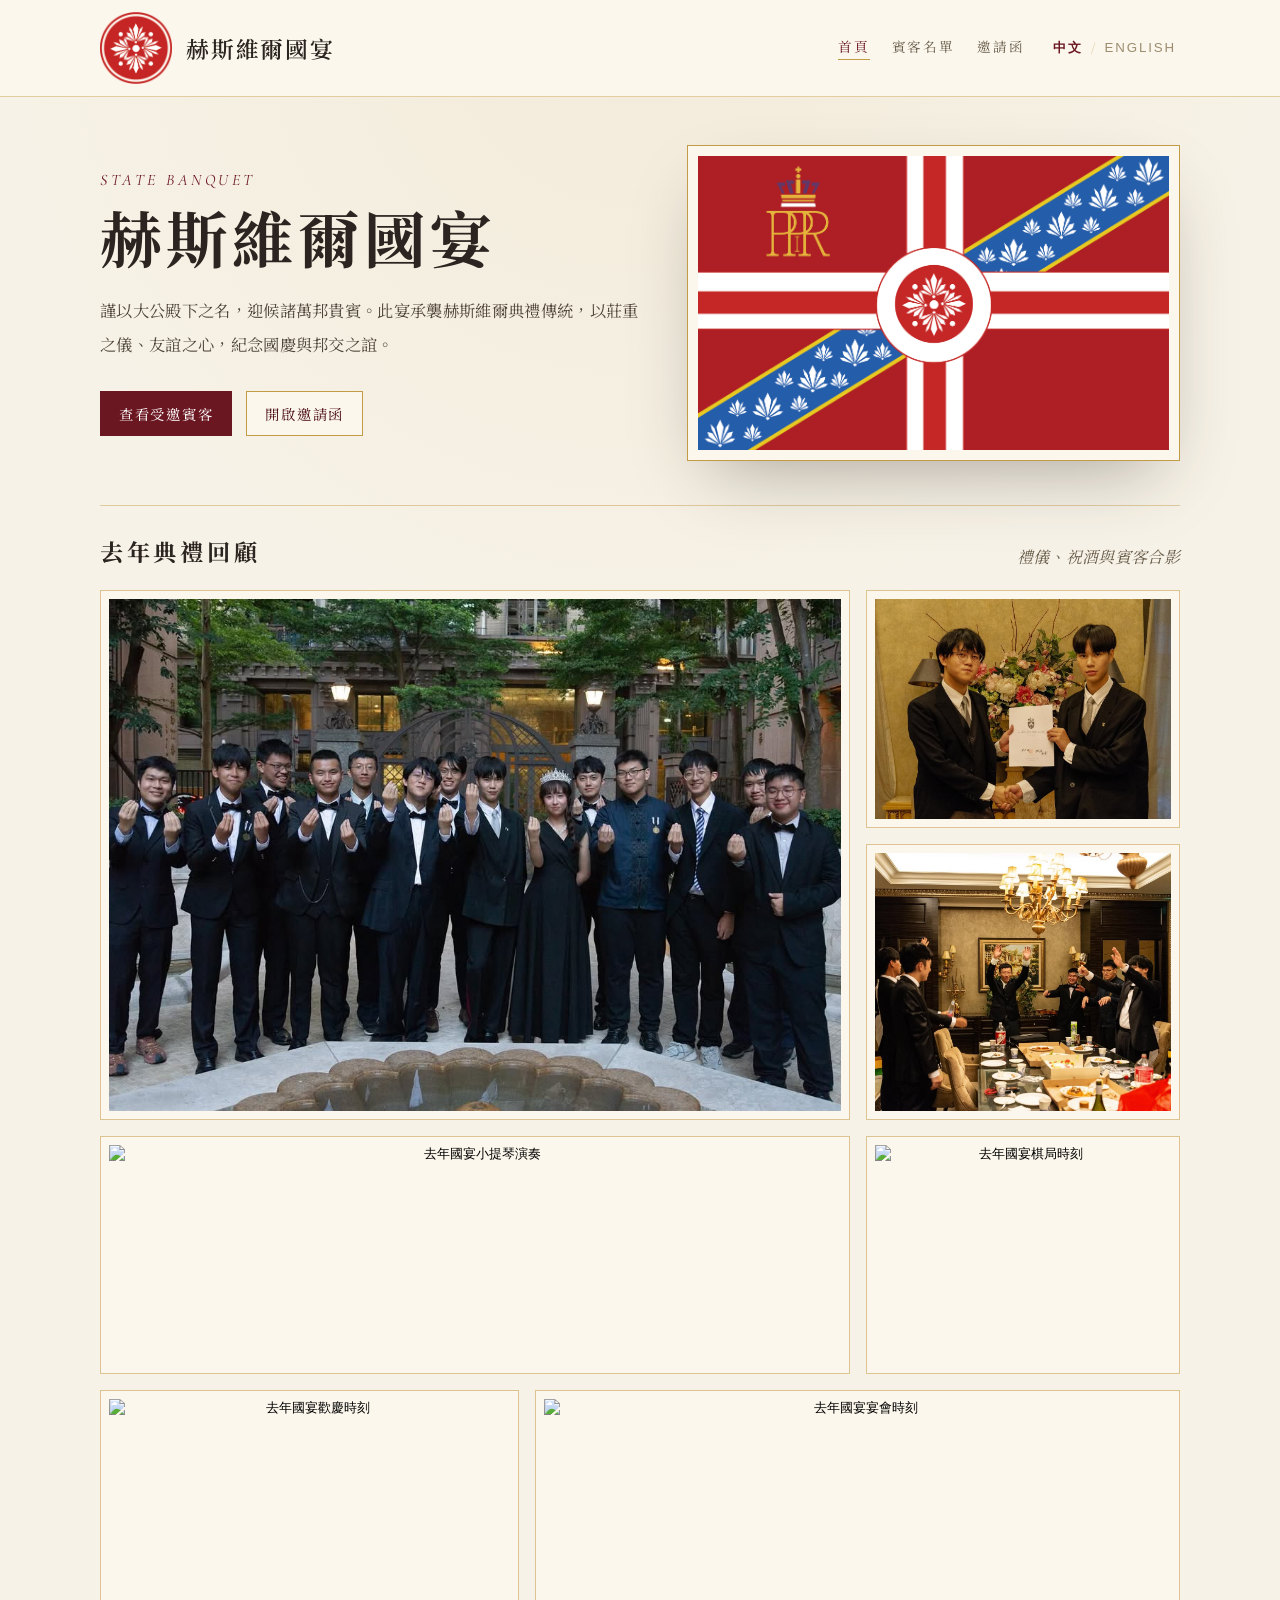
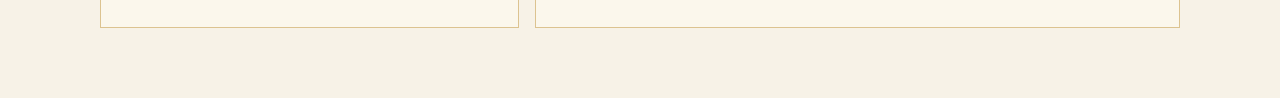
==== index.html @ d724c38d "Add favicon and improve mobile layout" ====
<!DOCTYPE html>
<html lang="zh-Hant">
<head>
<meta charset="UTF-8">
<meta name="viewport" content="width=device-width, initial-scale=1.0">
<title>赫斯維爾國宴 | 首頁</title>
<link rel="icon" type="image/png" href="state-banquet-nav.png">
<link rel="apple-touch-icon" href="state-banquet-nav.png">
<link rel="preconnect" href="https://fonts.googleapis.com">
<link rel="preconnect" href="https://fonts.gstatic.com" crossorigin>
<link href="https://fonts.googleapis.com/css2?family=Noto+Serif+TC:wght@300;400;500;600;700&family=Cormorant+Garamond:ital,wght@0,400;0,500;0,600;1,500&display=swap" rel="stylesheet">
<style>
  :root{
    --cream:#F7F2E7;
    --ink:#2B2420;
    --burgundy:#6B1722;
    --burgundy-deep:#4E0F18;
    --gold:#C39A45;
    --hair:rgba(195,154,69,0.45);
  }
  *{box-sizing:border-box;}
  body{
    margin:0;
    background:var(--cream);
    color:var(--ink);
    font-family:'Noto Serif TC',serif;
    letter-spacing:.02em;
  }
  .bg-texture{
    position:fixed;
    inset:0;
    z-index:-2;
    background:radial-gradient(circle at 50% 0%, rgba(195,154,69,0.08), transparent 60%), var(--cream);
  }
  .royal-nav{
    background:#FBF7EC;
    border-bottom:1px solid var(--hair);
    padding:12px 0;
  }
  .nav-inner{
    max-width:1120px;
    margin:0 auto;
    padding:0 20px;
    display:flex;
    align-items:center;
    justify-content:space-between;
    gap:22px;
  }
  .brand{
    display:flex;
    align-items:center;
    gap:14px;
    font-family:'Cormorant Garamond','Noto Serif TC',serif;
    font-size:1.42rem;
    font-weight:600;
    letter-spacing:.08em;
    color:var(--ink);
    text-decoration:none;
  }
  .brand img{
    width:72px;
    height:72px;
    object-fit:contain;
  }
  .nav-actions{
    display:flex;
    align-items:center;
    gap:24px;
    margin-left:auto;
  }
  .nav-links{
    display:flex;
    align-items:center;
    gap:22px;
  }
  .nav-links a{
    color:#6b5f4d;
    font-size:.85rem;
    letter-spacing:.14em;
    text-decoration:none;
    text-transform:uppercase;
    padding-bottom:3px;
    border-bottom:1px solid transparent;
  }
  .nav-links a:hover,
  .nav-links a.active{
    color:var(--burgundy);
    border-color:var(--gold);
  }
  .lang-switch{
    white-space:nowrap;
    font-size:.78rem;
    letter-spacing:.1em;
  }
  .lang-btn{
    background:none;
    border:none;
    color:#9c8d70;
    cursor:pointer;
    letter-spacing:.14em;
    text-transform:uppercase;
    padding:2px 4px;
  }
  .lang-btn.active{
    color:var(--burgundy);
    font-weight:600;
  }
  .lang-sep{color:var(--hair);}
  .hero{
    max-width:1120px;
    margin:48px auto 44px;
    padding:0 20px;
    display:grid;
    grid-template-columns:minmax(0, 1.05fr) minmax(320px, .95fr);
    gap:42px;
    align-items:center;
  }
  .hero-copy{
    padding:16px 0;
  }
  .eyebrow{
    font-family:'Cormorant Garamond','Noto Serif TC',serif;
    font-style:italic;
    color:var(--burgundy);
    letter-spacing:.22em;
    text-transform:uppercase;
    margin:0 0 14px;
  }
  h1{
    margin:0;
    font-size:clamp(2.2rem, 4.8vw, 4.4rem);
    line-height:1.08;
    letter-spacing:.08em;
    color:var(--ink);
  }
  .hero-text{
    max-width:560px;
    margin:24px 0 0;
    font-size:1.02rem;
    line-height:2.05;
    color:#4f4438;
  }
  .hero-actions{
    display:flex;
    flex-wrap:wrap;
    gap:14px;
    margin-top:30px;
  }
  .royal-link{
    border:1px solid var(--gold);
    color:var(--burgundy-deep);
    background:#FBF7EC;
    text-decoration:none;
    padding:11px 18px;
    letter-spacing:.12em;
    font-size:.9rem;
  }
  .royal-link.primary{
    background:var(--burgundy);
    color:#fff;
    border-color:var(--burgundy);
  }
  .flag-frame{
    border:1.5px solid var(--gold);
    background:#FBF7EC;
    padding:10px;
    box-shadow:0 30px 70px -25px rgba(43,36,32,0.38);
  }
  .flag-frame img{
    width:100%;
    display:block;
    aspect-ratio:16/10;
    object-fit:cover;
  }
  .section{
    max-width:1120px;
    margin:0 auto 70px;
    padding:0 20px;
  }
  .section-head{
    display:flex;
    align-items:end;
    justify-content:space-between;
    gap:18px;
    border-top:1px solid var(--hair);
    padding-top:28px;
    margin-bottom:22px;
  }
  .section-title{
    margin:0;
    font-size:1.45rem;
    letter-spacing:.16em;
  }
  .section-note{
    margin:0;
    color:#6b5f4d;
    font-family:'Cormorant Garamond','Noto Serif TC',serif;
    font-style:italic;
  }
  .photo-grid{
    display:grid;
    grid-template-columns:1.2fr .9fr .9fr;
    gap:16px;
  }
  .photo-tile{
    background:#FBF7EC;
    border:1px solid rgba(195,154,69,0.55);
    padding:8px;
  }
  .photo-button{
    display:block;
    width:100%;
    height:100%;
    padding:0;
    border:0;
    background:none;
    cursor:pointer;
  }
  .photo-tile.featured-photo{
    grid-column:span 2;
    grid-row:span 2;
  }
  .photo-tile img,
  .photo-button img{
    width:100%;
    height:100%;
    min-height:220px;
    object-fit:cover;
    display:block;
  }
  .photo-tile.wide{
    grid-column:span 2;
  }
  .lightbox{
    position:fixed;
    inset:0;
    z-index:20;
    display:none;
    align-items:center;
    justify-content:center;
    padding:28px;
    background:rgba(43,36,32,0.82);
  }
  .lightbox.show{display:flex;}
  .lightbox-panel{
    position:relative;
    max-width:min(1100px, 94vw);
    max-height:90vh;
    background:#FBF7EC;
    border:1px solid var(--gold);
    padding:10px;
    box-shadow:0 30px 80px rgba(0,0,0,0.42);
  }
  .lightbox-panel img{
    display:block;
    max-width:100%;
    max-height:82vh;
    object-fit:contain;
  }
  .lightbox-close{
    position:absolute;
    top:-14px;
    right:-14px;
    width:34px;
    height:34px;
    border:1px solid var(--gold);
    border-radius:50%;
    background:#FBF7EC;
    color:var(--burgundy);
    font-size:1.3rem;
    line-height:1;
    cursor:pointer;
  }
  @media (max-width:760px){
    .nav-inner{align-items:flex-start;}
    .brand img{width:56px;height:56px;}
    .brand span{display:none;}
    .nav-actions{gap:10px;flex-wrap:wrap;justify-content:flex-end;}
    .nav-links{gap:12px;flex-wrap:wrap;justify-content:flex-end;}
    .nav-links a{font-size:.74rem;letter-spacing:.1em;}
    .lang-switch{font-size:.74rem;}
    .hero{grid-template-columns:1fr;margin-top:26px;gap:24px;}
    .hero-actions{gap:10px;}
    .royal-link{width:100%;text-align:center;}
    .photo-grid{grid-template-columns:1fr;}
    .photo-tile.featured-photo{grid-column:auto;grid-row:auto;}
    .photo-tile.wide{grid-column:auto;}
    .lightbox{padding:12px;}
    .lightbox-panel{max-width:96vw;padding:7px;}
    .lightbox-panel img{max-height:84vh;}
    .section-head{display:block;}
    .section-note{margin-top:8px;}
  }
</style>
</head>
<body>
<div class="bg-texture"></div>
<nav class="royal-nav">
  <div class="nav-inner">
    <a class="brand" href="index.html">
      <img src="state-banquet-nav.png" alt="赫斯維爾徽章">
      <span class="i18n" data-zh="赫斯維爾國宴" data-en="State Banquet of Hershwell">赫斯維爾國宴</span>
    </a>
    <div class="nav-actions">
      <div class="nav-links">
        <a href="index.html" class="active i18n" data-zh="首頁" data-en="Home">首頁</a>
        <a href="guest-list.html" class="i18n" data-zh="賓客名單" data-en="Guest List">賓客名單</a>
        <a href="state-banquet.html" class="i18n" data-zh="邀請函" data-en="Invitation">邀請函</a>
      </div>
      <div class="lang-switch" aria-label="語言切換">
        <button type="button" class="lang-btn active" data-lang="zh">中文</button>
        <span class="lang-sep">/</span>
        <button type="button" class="lang-btn" data-lang="en">English</button>
      </div>
    </div>
  </div>
</nav>

<main>
  <section class="hero">
    <div class="hero-copy">
      <p class="eyebrow i18n" data-zh="State Banquet" data-en="State Banquet">State Banquet</p>
      <h1 class="i18n" data-zh="赫斯維爾國宴" data-en="State Banquet of Hershwell">赫斯維爾國宴</h1>
      <p class="hero-text i18n" data-zh="謹以大公殿下之名，迎候諸萬邦貴賓。此宴承襲赫斯維爾典禮傳統，以莊重之儀、友誼之心，紀念國慶與邦交之誼。" data-en="In the name of Findeshia Palace, honoured guests are received in ceremony and friendship, marking the National Day of Hershwell and the bonds among realms.">謹以大公殿下之名，迎候諸萬邦貴賓。此宴承襲赫斯維爾典禮傳統，以莊重之儀、友誼之心，紀念國慶與邦交之誼。</p>
      <div class="hero-actions">
        <a class="royal-link primary i18n" href="guest-list.html" data-zh="查看受邀賓客" data-en="View Guests">查看受邀賓客</a>
        <a class="royal-link i18n" href="state-banquet.html" data-zh="開啟邀請函" data-en="Open Invitation">開啟邀請函</a>
      </div>
    </div>
    <div class="flag-frame">
      <img src="royal-flag.png" alt="赫斯維爾皇家旗">
    </div>
  </section>

  <section class="section">
    <div class="section-head">
      <h2 class="section-title i18n" data-zh="去年典禮回顧" data-en="Scenes from Last Year">去年典禮回顧</h2>
      <p class="section-note i18n" data-zh="禮儀、祝酒與賓客合影" data-en="Ceremony, toast, and honoured company">禮儀、祝酒與賓客合影</p>
    </div>
    <div class="photo-grid">
      <div class="photo-tile featured-photo"><button class="photo-button" type="button"><img src="banquet-2025-group.jpg" alt="去年國宴賓客合影"></button></div>
      <div class="photo-tile"><button class="photo-button" type="button"><img src="banquet-2025-certificate.jpg" alt="去年國宴授函儀式"></button></div>
      <div class="photo-tile"><button class="photo-button" type="button"><img src="banquet-2025-toast.jpg" alt="去年國宴祝酒時刻"></button></div>
      <div class="photo-tile wide"><button class="photo-button" type="button"><img src="banquet-2025-violin.jpg" alt="去年國宴小提琴演奏"></button></div>
      <div class="photo-tile"><button class="photo-button" type="button"><img src="banquet-2025-chess.jpg" alt="去年國宴棋局時刻"></button></div>
      <div class="photo-tile"><button class="photo-button" type="button"><img src="banquet-2025-celebration.jpg" alt="去年國宴歡慶時刻"></button></div>
      <div class="photo-tile wide"><button class="photo-button" type="button"><img src="banquet-2025-reception.jpg" alt="去年國宴宴會時刻"></button></div>
    </div>
  </section>
</main>

<div class="lightbox" id="photo-lightbox" aria-hidden="true">
  <div class="lightbox-panel">
    <button class="lightbox-close" type="button" aria-label="關閉">×</button>
    <img id="lightbox-image" src="" alt="">
  </div>
</div>

<script src="https://code.jquery.com/jquery-3.7.1.min.js"></script>
<script>
$(function(){
  function applyLanguage(lang){
    $('.lang-btn').removeClass('active');
    $('.lang-btn[data-lang="' + lang + '"]').addClass('active');
    $('.i18n').each(function(){
      var $el = $(this);
      var txt = $el.attr('data-' + lang);
      if (txt !== undefined) {
        $el.html(txt);
      }
    });
  }
  applyLanguage(localStorage.getItem('banquetLang') || 'zh');
  $('.lang-btn').on('click', function(){
    var lang = $(this).data('lang');
    localStorage.setItem('banquetLang', lang);
    applyLanguage(lang);
  });
  $('.photo-button').on('click', function(){
    var $img = $(this).find('img');
    $('#lightbox-image').attr('src', $img.attr('src')).attr('alt', $img.attr('alt'));
    $('#photo-lightbox').addClass('show').attr('aria-hidden', 'false');
  });
  function closeLightbox(){
    $('#photo-lightbox').removeClass('show').attr('aria-hidden', 'true');
    $('#lightbox-image').attr('src', '').attr('alt', '');
  }
  $('.lightbox-close').on('click', closeLightbox);
  $('#photo-lightbox').on('click', function(e){
    if (e.target === this) { closeLightbox(); }
  });
  $(document).on('keydown', function(e){
    if (e.key === 'Escape') { closeLightbox(); }
  });
});
</script>
</body>
</html>
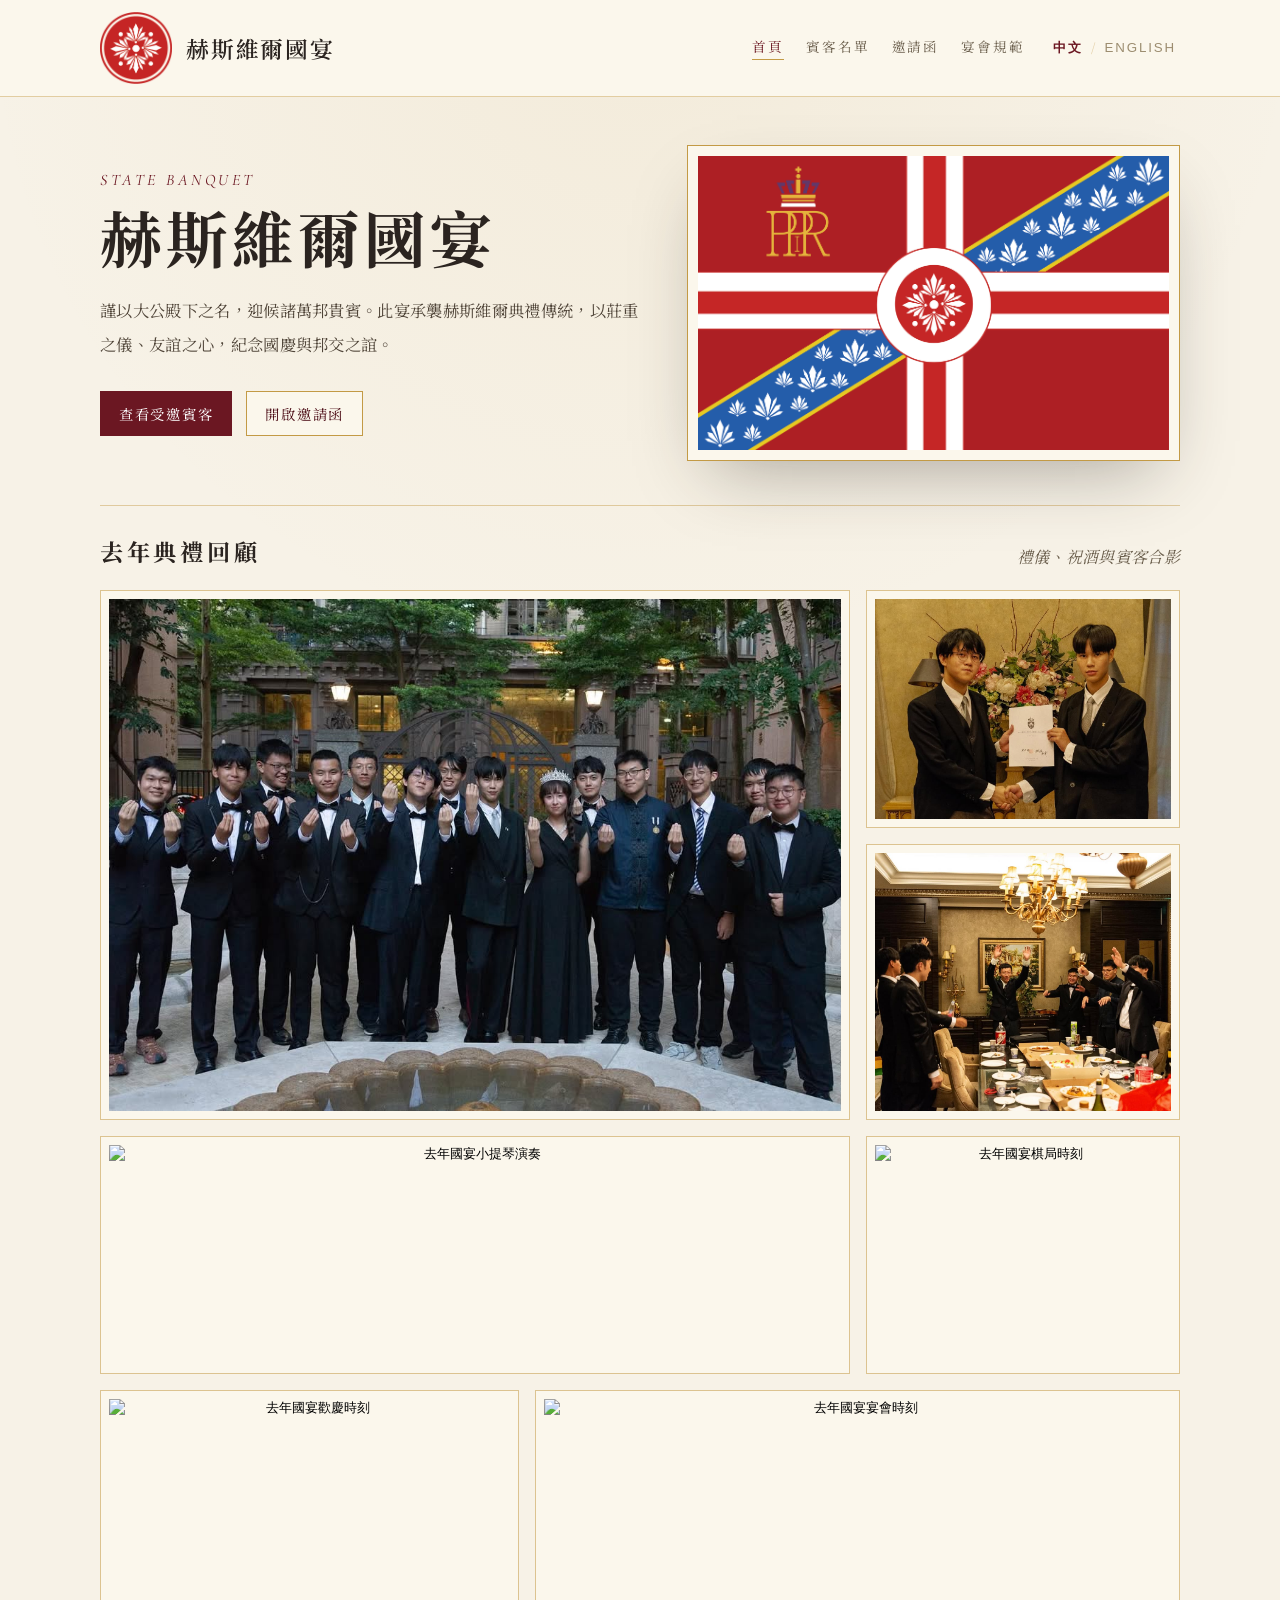
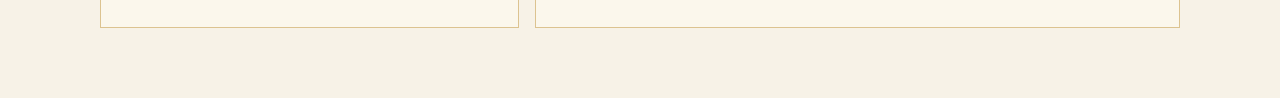
==== commit 79adf38d: "Add banquet guidelines and organize assets" ====
--- a/index.html
+++ b/index.html
@@ -1,11 +1,11 @@
-<!DOCTYPE html>
+﻿<!DOCTYPE html>
 <html lang="zh-Hant">
 <head>
 <meta charset="UTF-8">
 <meta name="viewport" content="width=device-width, initial-scale=1.0">
 <title>赫斯維爾國宴 | 首頁</title>
-<link rel="icon" type="image/png" href="state-banquet-nav.png">
-<link rel="apple-touch-icon" href="state-banquet-nav.png">
+<link rel="icon" type="image/png" href="assets/state-banquet-nav.png">
+<link rel="apple-touch-icon" href="assets/state-banquet-nav.png">
 <link rel="preconnect" href="https://fonts.googleapis.com">
 <link rel="preconnect" href="https://fonts.gstatic.com" crossorigin>
 <link href="https://fonts.googleapis.com/css2?family=Noto+Serif+TC:wght@300;400;500;600;700&family=Cormorant+Garamond:ital,wght@0,400;0,500;0,600;1,500&display=swap" rel="stylesheet">
@@ -272,13 +272,13 @@
     cursor:pointer;
   }
   @media (max-width:760px){
-    .nav-inner{align-items:flex-start;}
+    .nav-inner{align-items:center;flex-wrap:wrap;gap:10px;}
     .brand img{width:56px;height:56px;}
     .brand span{display:none;}
-    .nav-actions{gap:10px;flex-wrap:wrap;justify-content:flex-end;}
-    .nav-links{gap:12px;flex-wrap:wrap;justify-content:flex-end;}
-    .nav-links a{font-size:.74rem;letter-spacing:.1em;}
-    .lang-switch{font-size:.74rem;}
+    .nav-actions{width:100%;margin-left:0;display:grid;grid-template-columns:1fr;gap:8px;align-items:center;}
+    .nav-links{gap:10px;flex-wrap:wrap;justify-content:flex-start;min-width:0;}
+    .nav-links a{font-size:.72rem;letter-spacing:.06em;white-space:nowrap;}
+    .lang-switch{font-size:.72rem;text-align:right;justify-self:end;}
     .hero{grid-template-columns:1fr;margin-top:26px;gap:24px;}
     .hero-actions{gap:10px;}
     .royal-link{width:100%;text-align:center;}
@@ -298,7 +298,7 @@
 <nav class="royal-nav">
   <div class="nav-inner">
     <a class="brand" href="index.html">
-      <img src="state-banquet-nav.png" alt="赫斯維爾徽章">
+      <img src="assets/state-banquet-nav.png" alt="赫斯維爾徽章">
       <span class="i18n" data-zh="赫斯維爾國宴" data-en="State Banquet of Hershwell">赫斯維爾國宴</span>
     </a>
     <div class="nav-actions">
@@ -306,6 +306,7 @@
         <a href="index.html" class="active i18n" data-zh="首頁" data-en="Home">首頁</a>
         <a href="guest-list.html" class="i18n" data-zh="賓客名單" data-en="Guest List">賓客名單</a>
         <a href="state-banquet.html" class="i18n" data-zh="邀請函" data-en="Invitation">邀請函</a>
+        <a href="banquet-guidelines.html" class="i18n" data-zh="宴會規範" data-en="Guidelines">宴會規範</a>
       </div>
       <div class="lang-switch" aria-label="語言切換">
         <button type="button" class="lang-btn active" data-lang="zh">中文</button>
@@ -328,7 +329,7 @@
       </div>
     </div>
     <div class="flag-frame">
-      <img src="royal-flag.png" alt="赫斯維爾皇家旗">
+      <img src="assets/royal-flag.png" alt="赫斯維爾皇家旗">
     </div>
   </section>
 
@@ -338,13 +339,13 @@
       <p class="section-note i18n" data-zh="禮儀、祝酒與賓客合影" data-en="Ceremony, toast, and honoured company">禮儀、祝酒與賓客合影</p>
     </div>
     <div class="photo-grid">
-      <div class="photo-tile featured-photo"><button class="photo-button" type="button"><img src="banquet-2025-group.jpg" alt="去年國宴賓客合影"></button></div>
-      <div class="photo-tile"><button class="photo-button" type="button"><img src="banquet-2025-certificate.jpg" alt="去年國宴授函儀式"></button></div>
-      <div class="photo-tile"><button class="photo-button" type="button"><img src="banquet-2025-toast.jpg" alt="去年國宴祝酒時刻"></button></div>
-      <div class="photo-tile wide"><button class="photo-button" type="button"><img src="banquet-2025-violin.jpg" alt="去年國宴小提琴演奏"></button></div>
-      <div class="photo-tile"><button class="photo-button" type="button"><img src="banquet-2025-chess.jpg" alt="去年國宴棋局時刻"></button></div>
-      <div class="photo-tile"><button class="photo-button" type="button"><img src="banquet-2025-celebration.jpg" alt="去年國宴歡慶時刻"></button></div>
-      <div class="photo-tile wide"><button class="photo-button" type="button"><img src="banquet-2025-reception.jpg" alt="去年國宴宴會時刻"></button></div>
+      <div class="photo-tile featured-photo"><button class="photo-button" type="button"><img src="assets/banquet-2025-group.jpg" alt="去年國宴賓客合影"></button></div>
+      <div class="photo-tile"><button class="photo-button" type="button"><img src="assets/banquet-2025-certificate.jpg" alt="去年國宴授函儀式"></button></div>
+      <div class="photo-tile"><button class="photo-button" type="button"><img src="assets/banquet-2025-toast.jpg" alt="去年國宴祝酒時刻"></button></div>
+      <div class="photo-tile wide"><button class="photo-button" type="button"><img src="assets/banquet-2025-violin.jpg" alt="去年國宴小提琴演奏"></button></div>
+      <div class="photo-tile"><button class="photo-button" type="button"><img src="assets/banquet-2025-chess.jpg" alt="去年國宴棋局時刻"></button></div>
+      <div class="photo-tile"><button class="photo-button" type="button"><img src="assets/banquet-2025-celebration.jpg" alt="去年國宴歡慶時刻"></button></div>
+      <div class="photo-tile wide"><button class="photo-button" type="button"><img src="assets/banquet-2025-reception.jpg" alt="去年國宴宴會時刻"></button></div>
     </div>
   </section>
 </main>
@@ -396,3 +397,4 @@
 </script>
 </body>
 </html>
+
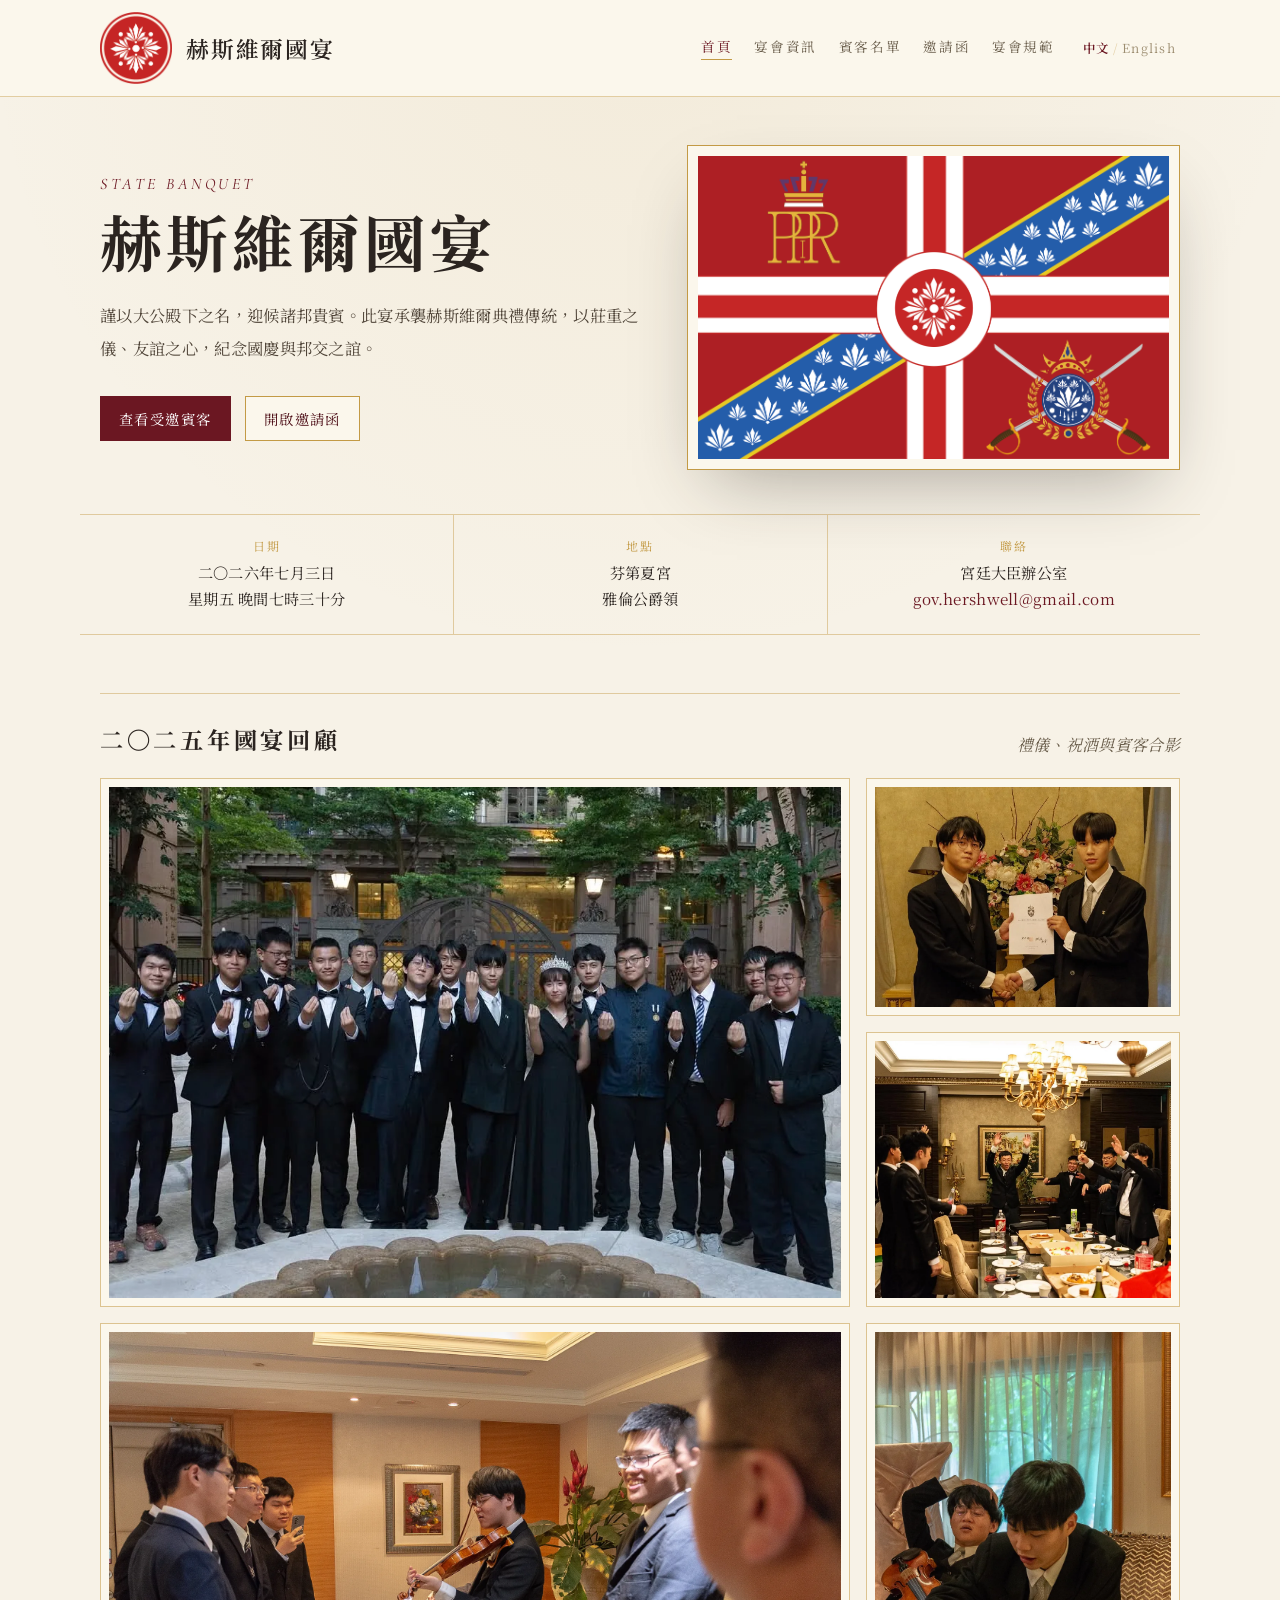
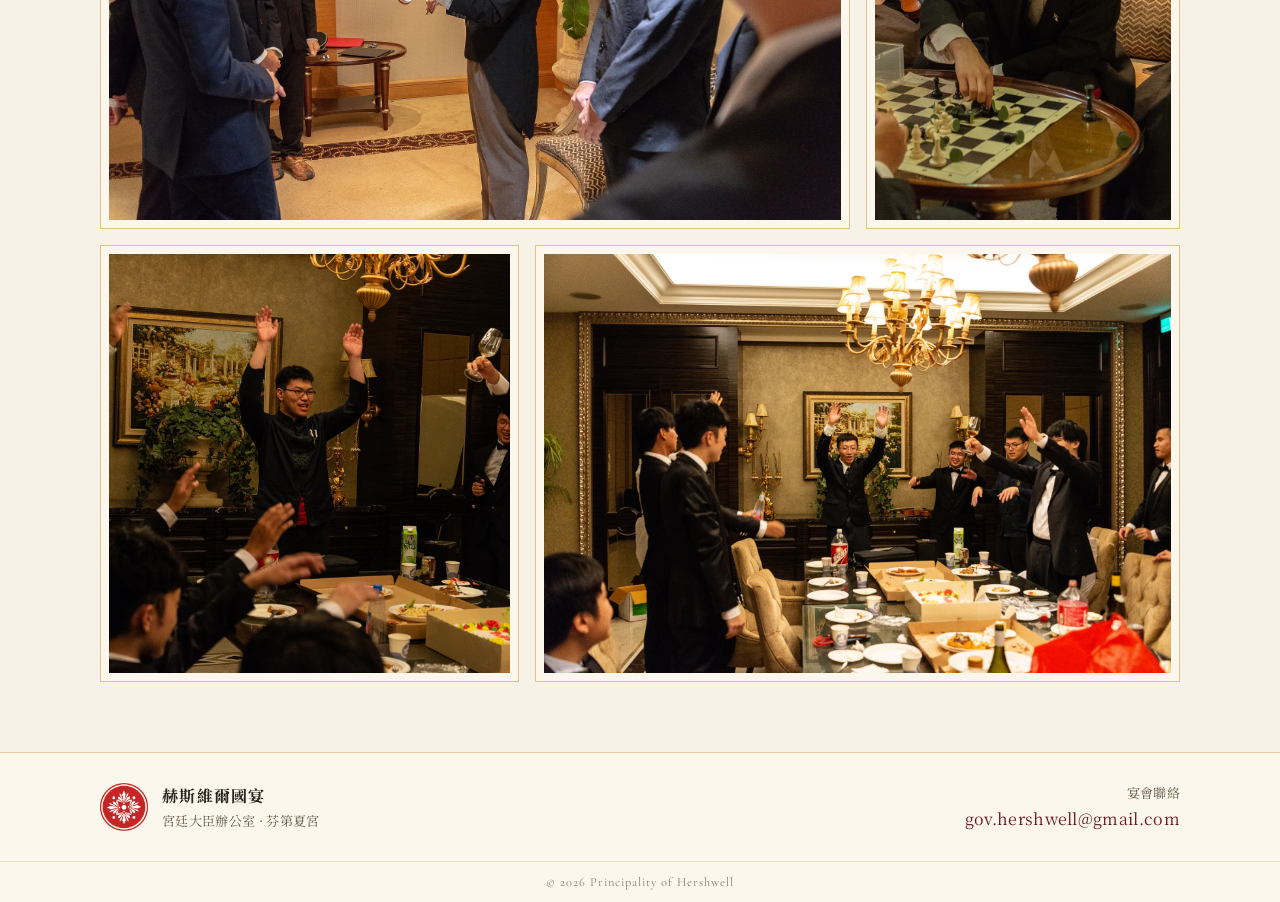
==== commit c4f6c51c: "Refactor site and add banquet information" ====
--- a/index.html
+++ b/index.html
@@ -1,400 +1,83 @@
-﻿<!DOCTYPE html>
+<!DOCTYPE html>
 <html lang="zh-Hant">
 <head>
 <meta charset="UTF-8">
 <meta name="viewport" content="width=device-width, initial-scale=1.0">
 <title>赫斯維爾國宴 | 首頁</title>
+<meta name="description" content="赫斯維爾國宴官方網站，提供邀請函、受邀賓客、宴會規範與典禮資訊。">
+<meta name="theme-color" content="#6B1722">
+<meta property="og:type" content="website">
+<meta property="og:title" content="赫斯維爾國宴">
+<meta property="og:description" content="於芬第夏宮舉行之赫斯維爾國宴官方資訊。">
+<meta property="og:url" content="https://paulaustinwang.github.io/state-banquet/">
+<meta property="og:image" content="https://paulaustinwang.github.io/state-banquet/assets/royal-flag.png">
+<link rel="canonical" href="https://paulaustinwang.github.io/state-banquet/">
 <link rel="icon" type="image/png" href="assets/state-banquet-nav.png">
 <link rel="apple-touch-icon" href="assets/state-banquet-nav.png">
 <link rel="preconnect" href="https://fonts.googleapis.com">
 <link rel="preconnect" href="https://fonts.gstatic.com" crossorigin>
 <link href="https://fonts.googleapis.com/css2?family=Noto+Serif+TC:wght@300;400;500;600;700&family=Cormorant+Garamond:ital,wght@0,400;0,500;0,600;1,500&display=swap" rel="stylesheet">
-<style>
-  :root{
-    --cream:#F7F2E7;
-    --ink:#2B2420;
-    --burgundy:#6B1722;
-    --burgundy-deep:#4E0F18;
-    --gold:#C39A45;
-    --hair:rgba(195,154,69,0.45);
-  }
-  *{box-sizing:border-box;}
-  body{
-    margin:0;
-    background:var(--cream);
-    color:var(--ink);
-    font-family:'Noto Serif TC',serif;
-    letter-spacing:.02em;
-  }
-  .bg-texture{
-    position:fixed;
-    inset:0;
-    z-index:-2;
-    background:radial-gradient(circle at 50% 0%, rgba(195,154,69,0.08), transparent 60%), var(--cream);
-  }
-  .royal-nav{
-    background:#FBF7EC;
-    border-bottom:1px solid var(--hair);
-    padding:12px 0;
-  }
-  .nav-inner{
-    max-width:1120px;
-    margin:0 auto;
-    padding:0 20px;
-    display:flex;
-    align-items:center;
-    justify-content:space-between;
-    gap:22px;
-  }
-  .brand{
-    display:flex;
-    align-items:center;
-    gap:14px;
-    font-family:'Cormorant Garamond','Noto Serif TC',serif;
-    font-size:1.42rem;
-    font-weight:600;
-    letter-spacing:.08em;
-    color:var(--ink);
-    text-decoration:none;
-  }
-  .brand img{
-    width:72px;
-    height:72px;
-    object-fit:contain;
-  }
-  .nav-actions{
-    display:flex;
-    align-items:center;
-    gap:24px;
-    margin-left:auto;
-  }
-  .nav-links{
-    display:flex;
-    align-items:center;
-    gap:22px;
-  }
-  .nav-links a{
-    color:#6b5f4d;
-    font-size:.85rem;
-    letter-spacing:.14em;
-    text-decoration:none;
-    text-transform:uppercase;
-    padding-bottom:3px;
-    border-bottom:1px solid transparent;
-  }
-  .nav-links a:hover,
-  .nav-links a.active{
-    color:var(--burgundy);
-    border-color:var(--gold);
-  }
-  .lang-switch{
-    white-space:nowrap;
-    font-size:.78rem;
-    letter-spacing:.1em;
-  }
-  .lang-btn{
-    background:none;
-    border:none;
-    color:#9c8d70;
-    cursor:pointer;
-    letter-spacing:.14em;
-    text-transform:uppercase;
-    padding:2px 4px;
-  }
-  .lang-btn.active{
-    color:var(--burgundy);
-    font-weight:600;
-  }
-  .lang-sep{color:var(--hair);}
-  .hero{
-    max-width:1120px;
-    margin:48px auto 44px;
-    padding:0 20px;
-    display:grid;
-    grid-template-columns:minmax(0, 1.05fr) minmax(320px, .95fr);
-    gap:42px;
-    align-items:center;
-  }
-  .hero-copy{
-    padding:16px 0;
-  }
-  .eyebrow{
-    font-family:'Cormorant Garamond','Noto Serif TC',serif;
-    font-style:italic;
-    color:var(--burgundy);
-    letter-spacing:.22em;
-    text-transform:uppercase;
-    margin:0 0 14px;
-  }
-  h1{
-    margin:0;
-    font-size:clamp(2.2rem, 4.8vw, 4.4rem);
-    line-height:1.08;
-    letter-spacing:.08em;
-    color:var(--ink);
-  }
-  .hero-text{
-    max-width:560px;
-    margin:24px 0 0;
-    font-size:1.02rem;
-    line-height:2.05;
-    color:#4f4438;
-  }
-  .hero-actions{
-    display:flex;
-    flex-wrap:wrap;
-    gap:14px;
-    margin-top:30px;
-  }
-  .royal-link{
-    border:1px solid var(--gold);
-    color:var(--burgundy-deep);
-    background:#FBF7EC;
-    text-decoration:none;
-    padding:11px 18px;
-    letter-spacing:.12em;
-    font-size:.9rem;
-  }
-  .royal-link.primary{
-    background:var(--burgundy);
-    color:#fff;
-    border-color:var(--burgundy);
-  }
-  .flag-frame{
-    border:1.5px solid var(--gold);
-    background:#FBF7EC;
-    padding:10px;
-    box-shadow:0 30px 70px -25px rgba(43,36,32,0.38);
-  }
-  .flag-frame img{
-    width:100%;
-    display:block;
-    aspect-ratio:16/10;
-    object-fit:cover;
-  }
-  .section{
-    max-width:1120px;
-    margin:0 auto 70px;
-    padding:0 20px;
-  }
-  .section-head{
-    display:flex;
-    align-items:end;
-    justify-content:space-between;
-    gap:18px;
-    border-top:1px solid var(--hair);
-    padding-top:28px;
-    margin-bottom:22px;
-  }
-  .section-title{
-    margin:0;
-    font-size:1.45rem;
-    letter-spacing:.16em;
-  }
-  .section-note{
-    margin:0;
-    color:#6b5f4d;
-    font-family:'Cormorant Garamond','Noto Serif TC',serif;
-    font-style:italic;
-  }
-  .photo-grid{
-    display:grid;
-    grid-template-columns:1.2fr .9fr .9fr;
-    gap:16px;
-  }
-  .photo-tile{
-    background:#FBF7EC;
-    border:1px solid rgba(195,154,69,0.55);
-    padding:8px;
-  }
-  .photo-button{
-    display:block;
-    width:100%;
-    height:100%;
-    padding:0;
-    border:0;
-    background:none;
-    cursor:pointer;
-  }
-  .photo-tile.featured-photo{
-    grid-column:span 2;
-    grid-row:span 2;
-  }
-  .photo-tile img,
-  .photo-button img{
-    width:100%;
-    height:100%;
-    min-height:220px;
-    object-fit:cover;
-    display:block;
-  }
-  .photo-tile.wide{
-    grid-column:span 2;
-  }
-  .lightbox{
-    position:fixed;
-    inset:0;
-    z-index:20;
-    display:none;
-    align-items:center;
-    justify-content:center;
-    padding:28px;
-    background:rgba(43,36,32,0.82);
-  }
-  .lightbox.show{display:flex;}
-  .lightbox-panel{
-    position:relative;
-    max-width:min(1100px, 94vw);
-    max-height:90vh;
-    background:#FBF7EC;
-    border:1px solid var(--gold);
-    padding:10px;
-    box-shadow:0 30px 80px rgba(0,0,0,0.42);
-  }
-  .lightbox-panel img{
-    display:block;
-    max-width:100%;
-    max-height:82vh;
-    object-fit:contain;
-  }
-  .lightbox-close{
-    position:absolute;
-    top:-14px;
-    right:-14px;
-    width:34px;
-    height:34px;
-    border:1px solid var(--gold);
-    border-radius:50%;
-    background:#FBF7EC;
-    color:var(--burgundy);
-    font-size:1.3rem;
-    line-height:1;
-    cursor:pointer;
-  }
-  @media (max-width:760px){
-    .nav-inner{align-items:center;flex-wrap:wrap;gap:10px;}
-    .brand img{width:56px;height:56px;}
-    .brand span{display:none;}
-    .nav-actions{width:100%;margin-left:0;display:grid;grid-template-columns:1fr;gap:8px;align-items:center;}
-    .nav-links{gap:10px;flex-wrap:wrap;justify-content:flex-start;min-width:0;}
-    .nav-links a{font-size:.72rem;letter-spacing:.06em;white-space:nowrap;}
-    .lang-switch{font-size:.72rem;text-align:right;justify-self:end;}
-    .hero{grid-template-columns:1fr;margin-top:26px;gap:24px;}
-    .hero-actions{gap:10px;}
-    .royal-link{width:100%;text-align:center;}
-    .photo-grid{grid-template-columns:1fr;}
-    .photo-tile.featured-photo{grid-column:auto;grid-row:auto;}
-    .photo-tile.wide{grid-column:auto;}
-    .lightbox{padding:12px;}
-    .lightbox-panel{max-width:96vw;padding:7px;}
-    .lightbox-panel img{max-height:84vh;}
-    .section-head{display:block;}
-    .section-note{margin-top:8px;}
-  }
-</style>
+<link rel="stylesheet" href="assets/css/style.css">
+<script defer src="assets/js/site.js"></script>
 </head>
 <body>
 <div class="bg-texture"></div>
-<nav class="royal-nav">
-  <div class="nav-inner">
-    <a class="brand" href="index.html">
-      <img src="assets/state-banquet-nav.png" alt="赫斯維爾徽章">
-      <span class="i18n" data-zh="赫斯維爾國宴" data-en="State Banquet of Hershwell">赫斯維爾國宴</span>
-    </a>
-    <div class="nav-actions">
-      <div class="nav-links">
-        <a href="index.html" class="active i18n" data-zh="首頁" data-en="Home">首頁</a>
-        <a href="guest-list.html" class="i18n" data-zh="賓客名單" data-en="Guest List">賓客名單</a>
-        <a href="state-banquet.html" class="i18n" data-zh="邀請函" data-en="Invitation">邀請函</a>
-        <a href="banquet-guidelines.html" class="i18n" data-zh="宴會規範" data-en="Guidelines">宴會規範</a>
-      </div>
-      <div class="lang-switch" aria-label="語言切換">
-        <button type="button" class="lang-btn active" data-lang="zh">中文</button>
-        <span class="lang-sep">/</span>
-        <button type="button" class="lang-btn" data-lang="en">English</button>
-      </div>
-    </div>
-  </div>
-</nav>
+<header id="site-nav" data-active="home"></header>
 
 <main>
   <section class="hero">
     <div class="hero-copy">
-      <p class="eyebrow i18n" data-zh="State Banquet" data-en="State Banquet">State Banquet</p>
+      <p class="eyebrow">State Banquet</p>
       <h1 class="i18n" data-zh="赫斯維爾國宴" data-en="State Banquet of Hershwell">赫斯維爾國宴</h1>
-      <p class="hero-text i18n" data-zh="謹以大公殿下之名，迎候諸萬邦貴賓。此宴承襲赫斯維爾典禮傳統，以莊重之儀、友誼之心，紀念國慶與邦交之誼。" data-en="In the name of Findeshia Palace, honoured guests are received in ceremony and friendship, marking the National Day of Hershwell and the bonds among realms.">謹以大公殿下之名，迎候諸萬邦貴賓。此宴承襲赫斯維爾典禮傳統，以莊重之儀、友誼之心，紀念國慶與邦交之誼。</p>
+      <p class="hero-text i18n" data-zh="謹以大公殿下之名，迎候諸邦貴賓。此宴承襲赫斯維爾典禮傳統，以莊重之儀、友誼之心，紀念國慶與邦交之誼。" data-en="In the name of His Serene Highness the Prince of Hershwell, honoured guests are received in ceremony and friendship, marking the National Day of Hershwell and the bonds among realms.">謹以大公殿下之名，迎候諸邦貴賓。此宴承襲赫斯維爾典禮傳統，以莊重之儀、友誼之心，紀念國慶與邦交之誼。</p>
       <div class="hero-actions">
         <a class="royal-link primary i18n" href="guest-list.html" data-zh="查看受邀賓客" data-en="View Guests">查看受邀賓客</a>
         <a class="royal-link i18n" href="state-banquet.html" data-zh="開啟邀請函" data-en="Open Invitation">開啟邀請函</a>
       </div>
     </div>
     <div class="flag-frame">
-      <img src="assets/royal-flag.png" alt="赫斯維爾皇家旗">
+      <img src="assets/royal-flag.png" alt="赫斯維爾皇家旗" fetchpriority="high" decoding="async">
+    </div>
+  </section>
+
+  <section class="event-details" aria-label="宴會資訊">
+    <div class="event-detail">
+      <span class="event-label i18n" data-zh="日期" data-en="Date">日期</span>
+      <span class="event-value i18n" data-zh="二〇二六年七月三日<br>星期五 晚間七時三十分" data-en="Friday, 3 July 2026<br>7:30 p.m.">二〇二六年七月三日<br>星期五 晚間七時三十分</span>
+    </div>
+    <div class="event-detail">
+      <span class="event-label i18n" data-zh="地點" data-en="Venue">地點</span>
+      <span class="event-value i18n" data-zh="芬第夏宮<br>雅倫公爵領" data-en="Findeshia Palace<br>Duchy of Jallon">芬第夏宮<br>雅倫公爵領</span>
+    </div>
+    <div class="event-detail">
+      <span class="event-label i18n" data-zh="聯絡" data-en="Contact">聯絡</span>
+      <span class="event-value"><span class="i18n" data-zh="宮廷大臣辦公室" data-en="Office of the Grand Chamberlain">宮廷大臣辦公室</span><br><a href="mailto:gov.hershwell@gmail.com">gov.hershwell@gmail.com</a></span>
     </div>
   </section>
 
   <section class="section">
     <div class="section-head">
-      <h2 class="section-title i18n" data-zh="去年典禮回顧" data-en="Scenes from Last Year">去年典禮回顧</h2>
+      <h2 class="section-title i18n" data-zh="二〇二五年國宴回顧" data-en="Scenes from the 2025 State Banquet">二〇二五年國宴回顧</h2>
       <p class="section-note i18n" data-zh="禮儀、祝酒與賓客合影" data-en="Ceremony, toast, and honoured company">禮儀、祝酒與賓客合影</p>
     </div>
     <div class="photo-grid">
-      <div class="photo-tile featured-photo"><button class="photo-button" type="button"><img src="assets/banquet-2025-group.jpg" alt="去年國宴賓客合影"></button></div>
-      <div class="photo-tile"><button class="photo-button" type="button"><img src="assets/banquet-2025-certificate.jpg" alt="去年國宴授函儀式"></button></div>
-      <div class="photo-tile"><button class="photo-button" type="button"><img src="assets/banquet-2025-toast.jpg" alt="去年國宴祝酒時刻"></button></div>
-      <div class="photo-tile wide"><button class="photo-button" type="button"><img src="assets/banquet-2025-violin.jpg" alt="去年國宴小提琴演奏"></button></div>
-      <div class="photo-tile"><button class="photo-button" type="button"><img src="assets/banquet-2025-chess.jpg" alt="去年國宴棋局時刻"></button></div>
-      <div class="photo-tile"><button class="photo-button" type="button"><img src="assets/banquet-2025-celebration.jpg" alt="去年國宴歡慶時刻"></button></div>
-      <div class="photo-tile wide"><button class="photo-button" type="button"><img src="assets/banquet-2025-reception.jpg" alt="去年國宴宴會時刻"></button></div>
+      <div class="photo-tile featured-photo"><button class="photo-button" type="button"><img src="assets/banquet-2025-group.webp" width="1080" height="722" alt="去年國宴賓客合影" loading="lazy" decoding="async"></button></div>
+      <div class="photo-tile"><button class="photo-button" type="button"><img src="assets/banquet-2025-certificate.webp" width="1080" height="722" alt="去年國宴授函儀式" loading="lazy" decoding="async"></button></div>
+      <div class="photo-tile"><button class="photo-button" type="button"><img src="assets/banquet-2025-toast.webp" width="1080" height="938" alt="去年國宴祝酒時刻" loading="lazy" decoding="async"></button></div>
+      <div class="photo-tile wide"><button class="photo-button" type="button"><img src="assets/banquet-2025-violin.webp" width="1920" height="1282" alt="去年國宴小提琴演奏" loading="lazy" decoding="async"></button></div>
+      <div class="photo-tile"><button class="photo-button" type="button"><img src="assets/banquet-2025-chess.webp" width="1920" height="1282" alt="去年國宴棋局時刻" loading="lazy" decoding="async"></button></div>
+      <div class="photo-tile"><button class="photo-button" type="button"><img src="assets/banquet-2025-celebration.webp" width="1920" height="1282" alt="去年國宴歡慶時刻" loading="lazy" decoding="async"></button></div>
+      <div class="photo-tile wide"><button class="photo-button" type="button"><img src="assets/banquet-2025-reception.webp" width="1920" height="1282" alt="去年國宴宴會時刻" loading="lazy" decoding="async"></button></div>
     </div>
   </section>
 </main>
+<footer class="site-footer" id="site-footer"></footer>
 
-<div class="lightbox" id="photo-lightbox" aria-hidden="true">
+<div class="lightbox" id="photo-lightbox" aria-hidden="true" role="dialog" aria-modal="true" aria-label="照片預覽">
   <div class="lightbox-panel">
     <button class="lightbox-close" type="button" aria-label="關閉">×</button>
-    <img id="lightbox-image" src="" alt="">
+    <img id="lightbox-image" alt="">
   </div>
 </div>
-
-<script src="https://code.jquery.com/jquery-3.7.1.min.js"></script>
-<script>
-$(function(){
-  function applyLanguage(lang){
-    $('.lang-btn').removeClass('active');
-    $('.lang-btn[data-lang="' + lang + '"]').addClass('active');
-    $('.i18n').each(function(){
-      var $el = $(this);
-      var txt = $el.attr('data-' + lang);
-      if (txt !== undefined) {
-        $el.html(txt);
-      }
-    });
-  }
-  applyLanguage(localStorage.getItem('banquetLang') || 'zh');
-  $('.lang-btn').on('click', function(){
-    var lang = $(this).data('lang');
-    localStorage.setItem('banquetLang', lang);
-    applyLanguage(lang);
-  });
-  $('.photo-button').on('click', function(){
-    var $img = $(this).find('img');
-    $('#lightbox-image').attr('src', $img.attr('src')).attr('alt', $img.attr('alt'));
-    $('#photo-lightbox').addClass('show').attr('aria-hidden', 'false');
-  });
-  function closeLightbox(){
-    $('#photo-lightbox').removeClass('show').attr('aria-hidden', 'true');
-    $('#lightbox-image').attr('src', '').attr('alt', '');
-  }
-  $('.lightbox-close').on('click', closeLightbox);
-  $('#photo-lightbox').on('click', function(e){
-    if (e.target === this) { closeLightbox(); }
-  });
-  $(document).on('keydown', function(e){
-    if (e.key === 'Escape') { closeLightbox(); }
-  });
-});
-</script>
 </body>
 </html>
-
--- a/assets/css/style.css
+++ b/assets/css/style.css
@@ -0,0 +1,281 @@
+:root{
+  --cream:#f7f2e7;
+  --paper:#fbf7ec;
+  --ink:#2b2420;
+  --muted:#6b5f4d;
+  --burgundy:#6b1722;
+  --burgundy-deep:#4e0f18;
+  --purple:#4a2d63;
+  --gold:#c39a45;
+  --hair:rgba(195,154,69,.45);
+}
+
+*{box-sizing:border-box;}
+html{scroll-behavior:smooth;}
+body{
+  margin:0;
+  background:var(--cream);
+  color:var(--ink);
+  font-family:'Noto Serif TC',serif;
+  font-weight:400;
+  letter-spacing:.02em;
+  overflow-x:hidden;
+}
+button,a{font:inherit;}
+img{max-width:100%;}
+.bg-texture{
+  position:fixed;
+  inset:0;
+  z-index:-2;
+  background:radial-gradient(circle at 50% 0%,rgba(195,154,69,.08),transparent 60%),var(--cream);
+}
+
+/* Shared navigation */
+.royal-nav{
+  position:relative;
+  z-index:10;
+  background:var(--paper);
+  border-bottom:1px solid var(--hair);
+  padding:12px 0;
+}
+.nav-inner{
+  width:min(1120px,100%);
+  margin:0 auto;
+  padding:0 20px;
+  display:grid;
+  grid-template-columns:auto 1fr auto;
+  align-items:center;
+  gap:24px;
+}
+.brand{
+  display:flex;
+  align-items:center;
+  gap:14px;
+  color:var(--ink);
+  font-family:'Cormorant Garamond','Noto Serif TC',serif;
+  font-size:1.42rem;
+  font-weight:600;
+  letter-spacing:.08em;
+  text-decoration:none;
+  white-space:nowrap;
+}
+.brand img{width:72px;height:72px;object-fit:contain;display:block;}
+.nav-actions{justify-self:end;}
+.nav-links{display:flex;align-items:center;gap:22px;}
+.nav-links a{
+  color:var(--muted);
+  border-bottom:1px solid transparent;
+  padding-bottom:3px;
+  font-size:.85rem;
+  letter-spacing:.12em;
+  text-decoration:none;
+  white-space:nowrap;
+  transition:color .2s,border-color .2s;
+}
+.nav-links a:hover,.nav-links a.active{color:var(--burgundy);border-color:var(--gold);}
+.lang-switch{display:flex;align-items:center;white-space:nowrap;font-size:.78rem;letter-spacing:.08em;}
+.lang-btn{border:0;background:none;color:#9c8d70;cursor:pointer;padding:8px 4px;letter-spacing:.1em;}
+.lang-btn.active{color:var(--burgundy);font-weight:600;}
+.lang-sep{color:var(--hair);}
+.menu-toggle{
+  display:none;
+  width:42px;
+  height:42px;
+  border:0;
+  background:none;
+  color:var(--burgundy);
+  cursor:pointer;
+  font-size:1.55rem;
+  line-height:1;
+}
+
+/* Homepage */
+.hero{
+  width:min(1120px,100%);
+  margin:48px auto 44px;
+  padding:0 20px;
+  display:grid;
+  grid-template-columns:minmax(0,1.05fr) minmax(320px,.95fr);
+  gap:42px;
+  align-items:center;
+}
+.hero-copy{padding:16px 0;}
+.eyebrow{
+  margin:0 0 14px;
+  color:var(--burgundy);
+  font-family:'Cormorant Garamond','Noto Serif TC',serif;
+  font-style:italic;
+  letter-spacing:.22em;
+  text-transform:uppercase;
+}
+.hero h1{
+  margin:0;
+  color:var(--ink);
+  font-size:clamp(2.2rem,4.8vw,4.4rem);
+  line-height:1.08;
+  letter-spacing:.08em;
+}
+.hero-text{max-width:560px;margin:24px 0 0;color:#4f4438;font-size:1.02rem;line-height:2.05;}
+.hero-actions{display:flex;flex-wrap:wrap;gap:14px;margin-top:30px;}
+.royal-link{
+  border:1px solid var(--gold);
+  background:var(--paper);
+  color:var(--burgundy-deep);
+  padding:11px 18px;
+  font-size:.9rem;
+  letter-spacing:.1em;
+  text-decoration:none;
+}
+.royal-link.primary{background:var(--burgundy);border-color:var(--burgundy);color:#fff;}
+.flag-frame{border:1.5px solid var(--gold);background:var(--paper);padding:10px;box-shadow:0 30px 70px -25px rgba(43,36,32,.38);}
+.flag-frame img{width:100%;height:auto;display:block;object-fit:contain;}
+.event-details{
+  width:min(1120px,calc(100% - 40px));
+  margin:0 auto 58px;
+  border-top:1px solid var(--hair);
+  border-bottom:1px solid var(--hair);
+  display:grid;
+  grid-template-columns:repeat(3,1fr);
+}
+.event-detail{padding:22px 24px;text-align:center;}
+.event-detail+.event-detail{border-left:1px solid var(--hair);}
+.event-label{display:block;margin-bottom:6px;color:var(--gold);font-size:.75rem;letter-spacing:.18em;text-transform:uppercase;}
+.event-value{font-size:.95rem;line-height:1.7;}
+.event-value a{color:var(--burgundy);text-decoration:none;}
+.section{width:min(1120px,100%);margin:0 auto 70px;padding:0 20px;}
+.section-head{display:flex;align-items:end;justify-content:space-between;gap:18px;border-top:1px solid var(--hair);padding-top:28px;margin-bottom:22px;}
+.section-title{margin:0;font-size:1.45rem;letter-spacing:.16em;}
+.section-note{margin:0;color:var(--muted);font-family:'Cormorant Garamond','Noto Serif TC',serif;font-style:italic;}
+.photo-grid{display:grid;grid-template-columns:1.2fr .9fr .9fr;gap:16px;}
+.photo-tile{background:var(--paper);border:1px solid rgba(195,154,69,.55);padding:8px;}
+.photo-tile.featured-photo{grid-column:span 2;grid-row:span 2;}
+.photo-tile.wide{grid-column:span 2;}
+.photo-button{display:block;width:100%;height:100%;padding:0;border:0;background:none;cursor:pointer;}
+.photo-button img{width:100%;height:100%;min-height:220px;object-fit:cover;display:block;}
+.lightbox{position:fixed;inset:0;z-index:30;display:none;align-items:center;justify-content:center;padding:28px;background:rgba(43,36,32,.84);}
+.lightbox.show{display:flex;}
+.lightbox-panel{position:relative;max-width:min(1100px,94vw);max-height:90vh;background:var(--paper);border:1px solid var(--gold);padding:10px;box-shadow:0 30px 80px rgba(0,0,0,.42);}
+.lightbox-panel img{display:block;max-width:100%;max-height:82vh;object-fit:contain;}
+.lightbox-close{position:absolute;top:-14px;right:-14px;width:34px;height:34px;border:1px solid var(--gold);border-radius:50%;background:var(--paper);color:var(--burgundy);font-size:1.3rem;line-height:1;cursor:pointer;}
+
+/* Shared framed pages */
+.page-wrap,.invitation-wrap,.guestlist-section,.guest-picker{width:min(680px,100%);margin:7vh auto 10vh;padding:0 18px;}
+.guidelines-wrap{width:min(860px,100%);margin:7vh auto 10vh;padding:0 18px;}
+.paper-card,.invitation,.guestlist-card,.guest-picker-card,.guidelines-card{
+  position:relative;
+  background:var(--paper);
+  border:1.5px solid var(--gold);
+  border-radius:4px;
+  box-shadow:0 30px 70px -25px rgba(43,36,32,.38),0 0 0 1px rgba(195,154,69,.12);
+}
+.invitation::before{content:'';position:absolute;inset:9px;border:1px solid rgba(195,154,69,.55);border-radius:2px;pointer-events:none;}
+.inv-inner{position:relative;z-index:1;padding:58px 52px 44px;text-align:center;}
+.guestlist-card,.guest-picker-card{padding:50px 46px 40px;text-align:center;}
+.guidelines-card{padding:54px 54px 46px;}
+.guest-picker,.invitation-wrap{display:none;}
+.crest-medallion{width:132px;height:132px;margin:0 auto 26px;border:1px solid rgba(195,154,69,.55);border-radius:50%;display:flex;align-items:center;justify-content:center;position:relative;}
+.crest-medallion::before{content:'';position:absolute;inset:7px;border:1px solid rgba(195,154,69,.3);border-radius:50%;}
+.crest-img{width:92px;display:block;filter:drop-shadow(0 2px 6px rgba(0,0,0,.12));}
+.title-cn,.guestlist-title,.guest-picker-title,.page-title{margin:0 0 8px;color:var(--ink);font-size:1.5rem;font-weight:700;letter-spacing:.2em;text-align:center;}
+.title-rule{width:46px;height:1px;background:var(--gold);margin:0 auto 30px;}
+.lede{max-width:420px;margin:0 auto 34px;color:#5a4d3c;font-family:'Cormorant Garamond','Noto Serif TC',serif;font-size:1rem;font-style:italic;line-height:2.1;}
+.narrative{max-width:440px;margin:0 auto 16px;color:var(--ink);font-size:1rem;line-height:2.15;}
+.narrative .accent{color:var(--burgundy-deep);font-weight:600;letter-spacing:.03em;}
+.narrative strong{display:inline-block;margin:4px 0;color:var(--ink);font-family:'Cormorant Garamond','Noto Serif TC',serif;font-size:1.18rem;font-weight:700;letter-spacing:.05em;}
+.date-line{display:block;margin-top:14px;color:var(--purple);font-family:'Cormorant Garamond','Noto Serif TC',serif;font-size:1.2rem;font-style:italic;font-weight:600;letter-spacing:.03em;}
+.blank-line{display:block;width:100%;max-width:380px;min-height:1.7em;margin:8px auto 22px;border-bottom:1px solid rgba(195,154,69,.65);}
+.blank-line.filled{height:auto;color:var(--burgundy-deep);font-weight:600;letter-spacing:.05em;}
+.card-footer{margin-top:38px;color:#4a4034;font-size:.88rem;line-height:1.85;text-align:center;}
+.footer-group{max-width:340px;margin:0 auto;}
+.footer-label{margin-bottom:8px;color:var(--gold);font-family:'Cormorant Garamond','Noto Serif TC',serif;font-size:.78rem;font-style:italic;letter-spacing:.28em;text-transform:uppercase;}
+.footer-divider{position:relative;width:160px;height:1px;margin:22px auto;background:linear-gradient(to right,transparent,var(--gold),transparent);}
+.footer-divider span{position:absolute;top:-8px;left:50%;transform:translateX(-50%);background:var(--paper);padding:0 6px;color:var(--gold);font-size:.7rem;}
+.arrival-note{margin-top:30px;color:var(--ink);font-size:.88rem;text-align:center;}
+.footer-seal{margin-top:40px;color:#9c8d70;font-family:'Cormorant Garamond',serif;font-size:.85rem;font-style:italic;letter-spacing:.18em;}
+.guest-picker-title{margin-bottom:28px;}
+.guest-choice{display:block;padding:14px 10px;border-top:1px dotted rgba(43,36,32,.18);color:var(--ink);line-height:1.8;text-decoration:none;transition:color .2s,background .2s;}
+.guest-choice:last-child{border-bottom:1px dotted rgba(43,36,32,.18);}
+.guest-choice:hover{color:var(--burgundy);background:rgba(195,154,69,.08);}
+.guestlist-sub{margin:0 0 30px;color:var(--burgundy);font-family:'Cormorant Garamond','Noto Serif TC',serif;font-size:.92rem;font-style:italic;letter-spacing:.06em;}
+.guest-table{width:100%;border-collapse:collapse;color:var(--ink);font-size:.92rem;}
+.guest-table th{border-bottom:1px solid var(--hair);padding:0 8px 10px;color:var(--gold);font-family:'Cormorant Garamond','Noto Serif TC',serif;font-size:.78rem;font-style:italic;font-weight:600;letter-spacing:.18em;text-align:left;text-transform:uppercase;}
+.guest-table th.num{width:34px;text-align:center;}
+.guest-table td{border-bottom:1px dotted rgba(43,36,32,.18);padding:13px 8px;text-align:left;}
+.guest-table td.num{text-align:center;color:#9c8d70;font-family:'Cormorant Garamond',serif;font-style:italic;}
+.guest-entry{width:100%;}
+.guest-link{display:block;min-height:1.2em;color:var(--ink);line-height:1.8;text-decoration:none;transition:color .2s;}
+.guest-link:hover{color:var(--burgundy);}
+
+/* Guidelines */
+.page-subtitle{max-width:560px;margin:18px auto 34px;color:#5a4d3c;font-family:'Cormorant Garamond','Noto Serif TC',serif;font-style:italic;line-height:2;text-align:center;}
+.guideline-list{display:grid;gap:22px;}
+.guideline-item{border-top:1px solid var(--hair);padding-top:22px;}
+.guideline-item h2{margin:0 0 8px;color:var(--burgundy-deep);font-size:1.05rem;letter-spacing:.14em;}
+.guideline-item p{margin:0;color:#3f352d;font-size:.98rem;line-height:2.05;}
+.closing-note{max-width:560px;margin:34px auto 0;color:var(--muted);font-size:.92rem;line-height:2;text-align:center;}
+
+/* Event information */
+.information-wrap{width:min(960px,100%);margin:7vh auto 10vh;padding:0 18px;}
+.information-card{background:var(--paper);border:1.5px solid var(--gold);border-radius:4px;box-shadow:0 30px 70px -25px rgba(43,36,32,.38);padding:54px;}
+.information-grid{display:grid;grid-template-columns:1fr 1fr;gap:0 34px;margin-top:34px;}
+.information-item{border-top:1px solid var(--hair);padding:22px 0;}
+.information-item h2{margin:0 0 8px;color:var(--burgundy-deep);font-size:1rem;letter-spacing:.12em;}
+.information-item p{margin:0;color:#3f352d;line-height:2;}
+.information-item a{color:var(--burgundy);}
+.information-item.full{grid-column:1/-1;}
+
+/* Shared footer */
+.site-footer{background:var(--paper);border-top:1px solid var(--hair);}
+.footer-inner{width:min(1120px,100%);margin:0 auto;padding:30px 20px;display:flex;align-items:center;justify-content:space-between;gap:28px;}
+.footer-identity{display:flex;align-items:center;gap:14px;}
+.footer-identity img{width:48px;height:48px;object-fit:contain;}
+.footer-identity strong,.footer-identity span,.footer-contact span{display:block;}
+.footer-identity strong{margin-bottom:4px;letter-spacing:.08em;}
+.footer-identity span,.footer-contact span{color:var(--muted);font-size:.82rem;}
+.footer-contact{text-align:right;}
+.footer-contact a{display:inline-block;margin-top:5px;color:var(--burgundy);text-decoration:none;}
+.footer-bottom{border-top:1px solid rgba(195,154,69,.22);padding:12px 20px;color:#8a7c68;font-family:'Cormorant Garamond',serif;font-size:.78rem;letter-spacing:.08em;text-align:center;}
+
+.fade-up{opacity:0;transform:translateY(14px);transition:opacity 1s ease,transform 1s ease;}
+.fade-up.show{opacity:1;transform:translateY(0);}
+
+@media (max-width:760px){
+  .nav-inner{grid-template-columns:auto 1fr auto;gap:10px;padding:0 14px;}
+  .brand img{width:54px;height:54px;}
+  .brand span{display:none;}
+  .menu-toggle{display:block;justify-self:end;}
+  .lang-switch{grid-column:3;font-size:.72rem;}
+  .nav-actions{display:none;grid-column:1/-1;width:100%;justify-self:stretch;border-top:1px solid var(--hair);padding-top:10px;}
+  .nav-actions.open{display:block;}
+  .nav-links{display:grid;grid-template-columns:1fr 1fr;gap:0;}
+  .nav-links a{padding:12px 8px;border-bottom:1px solid rgba(195,154,69,.22);font-size:.78rem;letter-spacing:.06em;text-align:center;}
+  .hero{grid-template-columns:1fr;margin-top:26px;gap:24px;}
+  .hero-actions{gap:10px;}
+  .royal-link{width:100%;text-align:center;}
+  .event-details{grid-template-columns:1fr;}
+  .event-detail+.event-detail{border-left:0;border-top:1px solid var(--hair);}
+  .photo-grid{grid-template-columns:1fr;}
+  .photo-tile.featured-photo,.photo-tile.wide{grid-column:auto;grid-row:auto;}
+  .lightbox{padding:12px;}
+  .lightbox-panel{max-width:96vw;padding:7px;}
+  .lightbox-panel img{max-height:84vh;}
+  .section-head{display:block;}
+  .section-note{margin-top:8px;}
+  .inv-inner{padding:42px 24px 32px;}
+  .guestlist-card,.guest-picker-card,.guidelines-card{padding:36px 22px 30px;}
+  .information-card{padding:36px 22px 30px;}
+  .information-grid{grid-template-columns:1fr;}
+  .information-item.full{grid-column:auto;}
+  .footer-inner{display:block;text-align:center;}
+  .footer-identity{justify-content:center;}
+  .footer-contact{margin-top:20px;text-align:center;}
+  .title-cn,.guestlist-title,.guest-picker-title,.page-title{font-size:1.38rem;letter-spacing:.12em;}
+  .guest-table{font-size:.86rem;}
+  .guest-table th,.guest-table td{padding-left:4px;padding-right:4px;}
+  .guest-link{word-break:keep-all;overflow-wrap:anywhere;}
+}
+
+@media (prefers-reduced-motion:reduce){
+  html{scroll-behavior:auto;}
+  .fade-up{opacity:1;transform:none;transition:none;}
+}
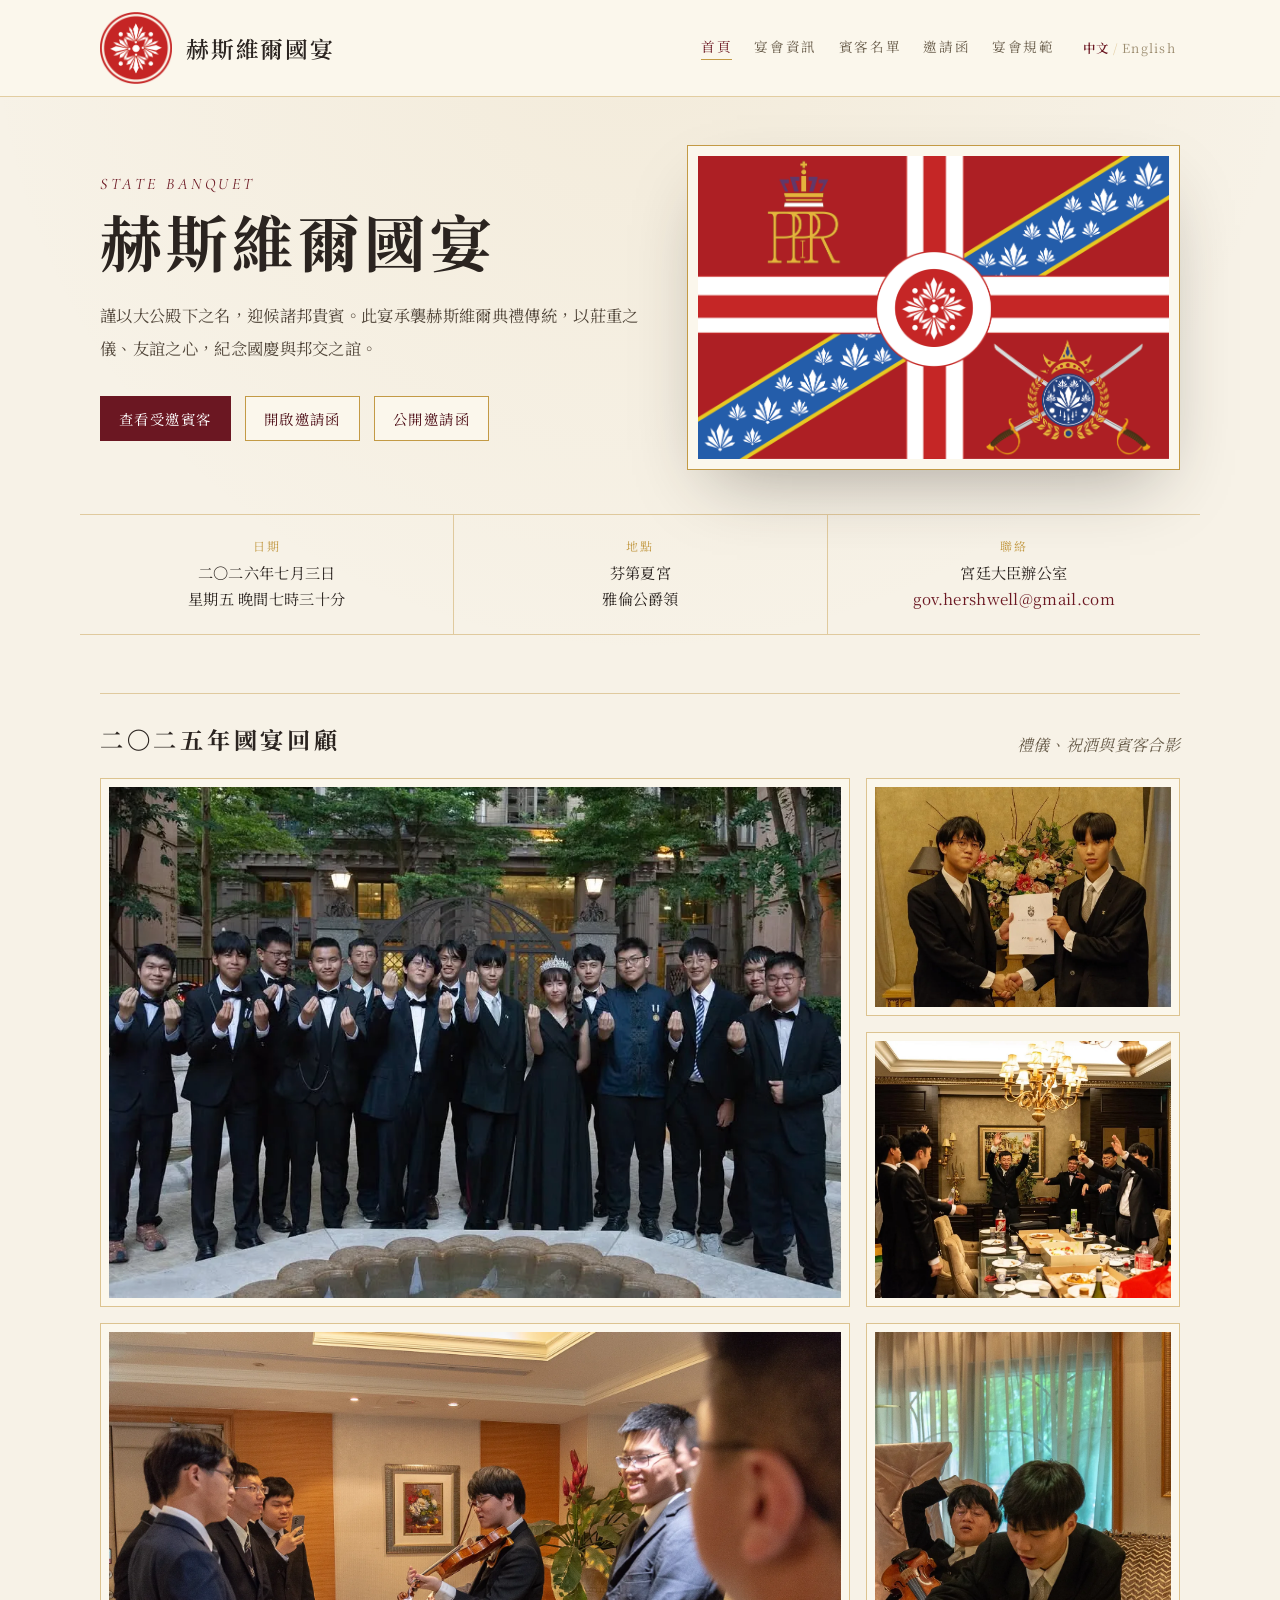
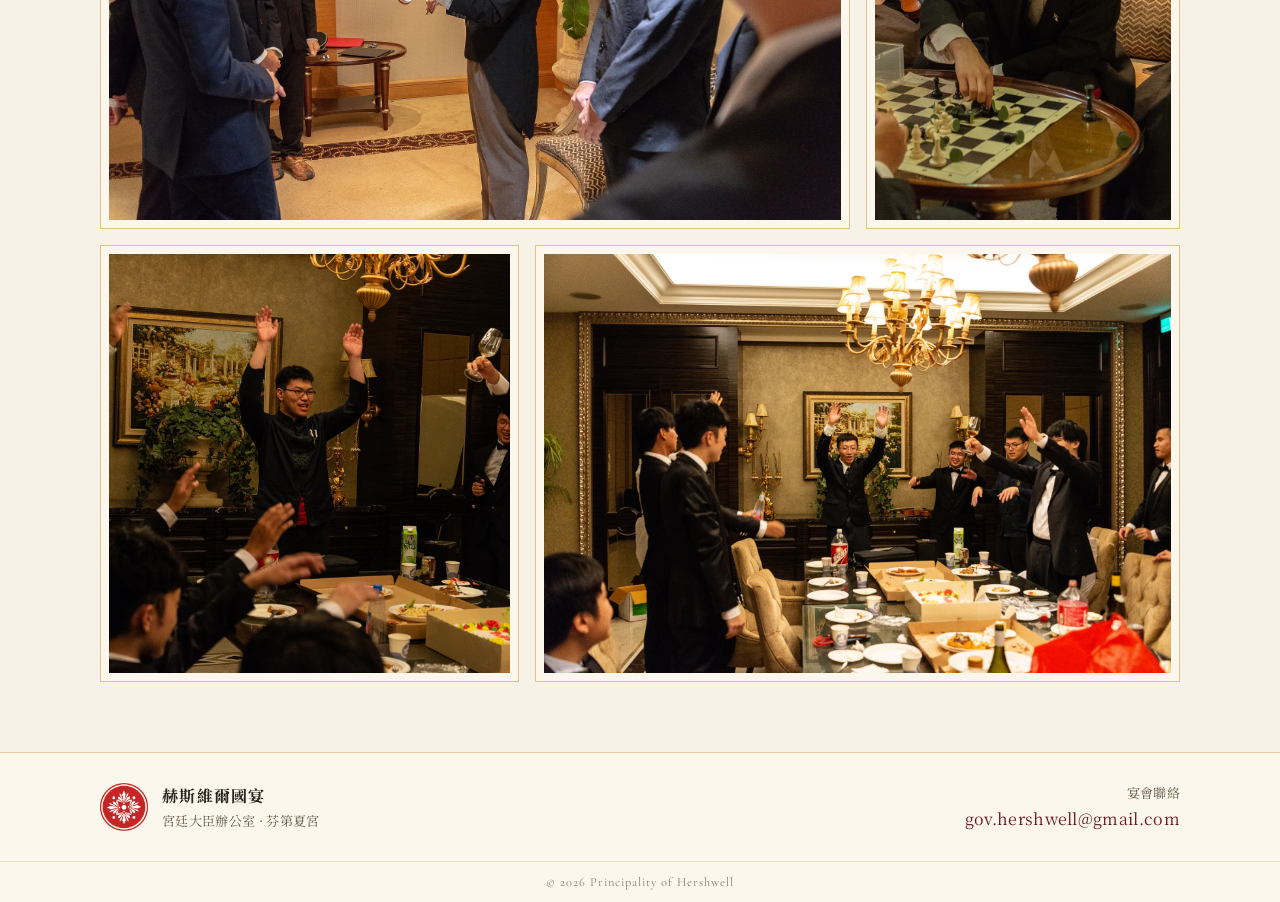
==== commit 0dee0390: "Add public state banquet invitation" ====
--- a/index.html
+++ b/index.html
@@ -33,6 +33,7 @@
       <div class="hero-actions">
         <a class="royal-link primary i18n" href="guest-list.html" data-zh="查看受邀賓客" data-en="View Guests">查看受邀賓客</a>
         <a class="royal-link i18n" href="state-banquet.html" data-zh="開啟邀請函" data-en="Open Invitation">開啟邀請函</a>
+        <a class="royal-link i18n" href="public-invitation.html" data-zh="公開邀請函" data-en="Public Invitation">公開邀請函</a>
       </div>
     </div>
     <div class="flag-frame">
--- a/assets/css/style.css
+++ b/assets/css/style.css
@@ -173,6 +173,28 @@
 .guestlist-card,.guest-picker-card{padding:50px 46px 40px;text-align:center;}
 .guidelines-card{padding:54px 54px 46px;}
 .guest-picker,.invitation-wrap{display:none;}
+.public-invitation-wrap{width:min(760px,100%);margin:7vh auto 10vh;padding:0 18px;}
+.public-invitation{
+  position:relative;
+  overflow:hidden;
+  background:var(--paper);
+  border:1.5px solid var(--gold);
+  border-radius:4px;
+  box-shadow:0 30px 70px -25px rgba(43,36,32,.38),0 0 0 1px rgba(195,154,69,.12);
+}
+.public-invitation::before{content:'';position:absolute;inset:9px;border:1px solid rgba(195,154,69,.55);border-radius:2px;pointer-events:none;}
+.public-invitation-inner{position:relative;z-index:1;padding:58px 58px 48px;text-align:center;}
+.public-kicker{margin:0 0 8px;color:var(--burgundy);font-family:'Cormorant Garamond',serif;font-size:.92rem;font-style:italic;letter-spacing:.24em;text-transform:uppercase;}
+.public-title{margin:0;color:var(--ink);font-size:1.75rem;letter-spacing:.22em;}
+.public-copy{max-width:560px;margin:30px auto;color:#4f4438;font-size:1rem;line-height:2.15;}
+.public-host{display:block;margin:18px 0;color:var(--burgundy-deep);font-size:1.18rem;font-weight:700;letter-spacing:.06em;}
+.public-details{max-width:560px;margin:30px auto 0;border-top:1px solid var(--hair);border-bottom:1px solid var(--hair);}
+.public-detail{display:grid;grid-template-columns:120px 1fr;gap:18px;padding:14px 6px;text-align:left;}
+.public-detail+.public-detail{border-top:1px dotted rgba(43,36,32,.18);}
+.public-detail-label{color:var(--gold);font-size:.78rem;letter-spacing:.14em;}
+.public-detail-value{color:#3f352d;line-height:1.8;}
+.public-rsvp{margin-top:30px;color:var(--muted);font-size:.92rem;line-height:1.9;}
+.public-rsvp a{color:var(--burgundy);}
 .crest-medallion{width:132px;height:132px;margin:0 auto 26px;border:1px solid rgba(195,154,69,.55);border-radius:50%;display:flex;align-items:center;justify-content:center;position:relative;}
 .crest-medallion::before{content:'';position:absolute;inset:7px;border:1px solid rgba(195,154,69,.3);border-radius:50%;}
 .crest-img{width:92px;display:block;filter:drop-shadow(0 2px 6px rgba(0,0,0,.12));}
@@ -262,6 +284,9 @@
   .section-head{display:block;}
   .section-note{margin-top:8px;}
   .inv-inner{padding:42px 24px 32px;}
+  .public-invitation-inner{padding:42px 24px 34px;}
+  .public-title{font-size:1.45rem;letter-spacing:.14em;}
+  .public-detail{grid-template-columns:1fr;gap:5px;text-align:center;}
   .guestlist-card,.guest-picker-card,.guidelines-card{padding:36px 22px 30px;}
   .information-card{padding:36px 22px 30px;}
   .information-grid{grid-template-columns:1fr;}
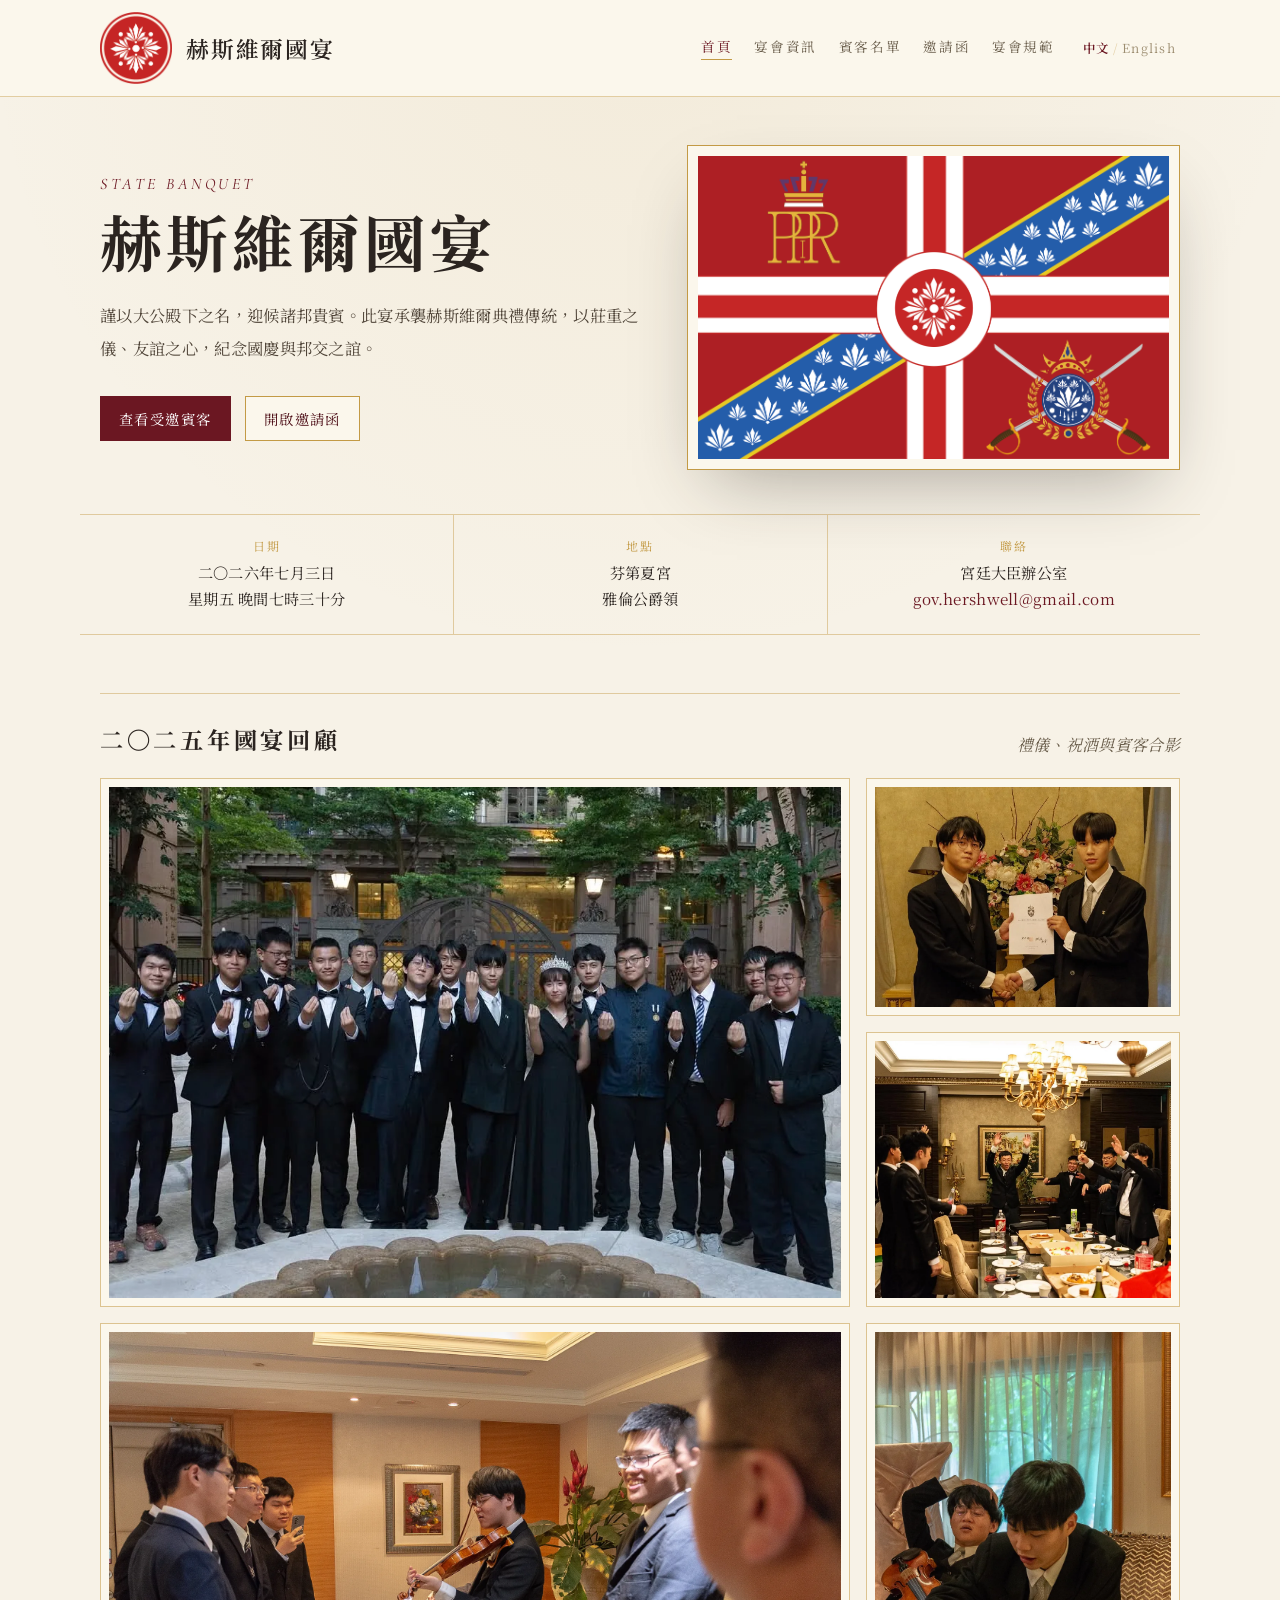
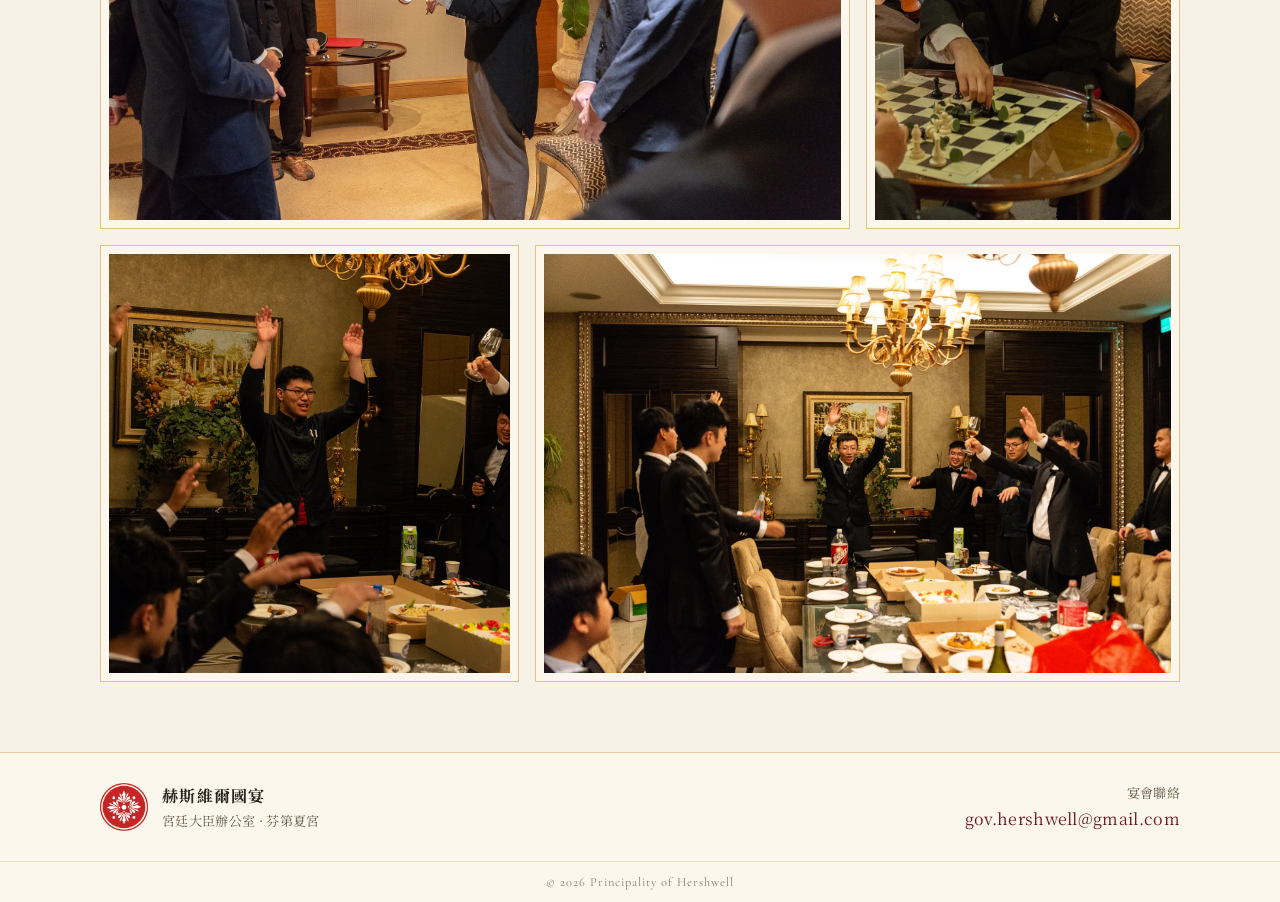
==== commit 5be7933b: "Make public invitation standalone" ====
--- a/index.html
+++ b/index.html
@@ -33,7 +33,6 @@
       <div class="hero-actions">
         <a class="royal-link primary i18n" href="guest-list.html" data-zh="查看受邀賓客" data-en="View Guests">查看受邀賓客</a>
         <a class="royal-link i18n" href="state-banquet.html" data-zh="開啟邀請函" data-en="Open Invitation">開啟邀請函</a>
-        <a class="royal-link i18n" href="public-invitation.html" data-zh="公開邀請函" data-en="Public Invitation">公開邀請函</a>
       </div>
     </div>
     <div class="flag-frame">
--- a/assets/css/style.css
+++ b/assets/css/style.css
@@ -195,6 +195,7 @@
 .public-detail-value{color:#3f352d;line-height:1.8;}
 .public-rsvp{margin-top:30px;color:var(--muted);font-size:.92rem;line-height:1.9;}
 .public-rsvp a{color:var(--burgundy);}
+.standalone-language{justify-content:flex-end;margin:0 0 24px;}
 .crest-medallion{width:132px;height:132px;margin:0 auto 26px;border:1px solid rgba(195,154,69,.55);border-radius:50%;display:flex;align-items:center;justify-content:center;position:relative;}
 .crest-medallion::before{content:'';position:absolute;inset:7px;border:1px solid rgba(195,154,69,.3);border-radius:50%;}
 .crest-img{width:92px;display:block;filter:drop-shadow(0 2px 6px rgba(0,0,0,.12));}
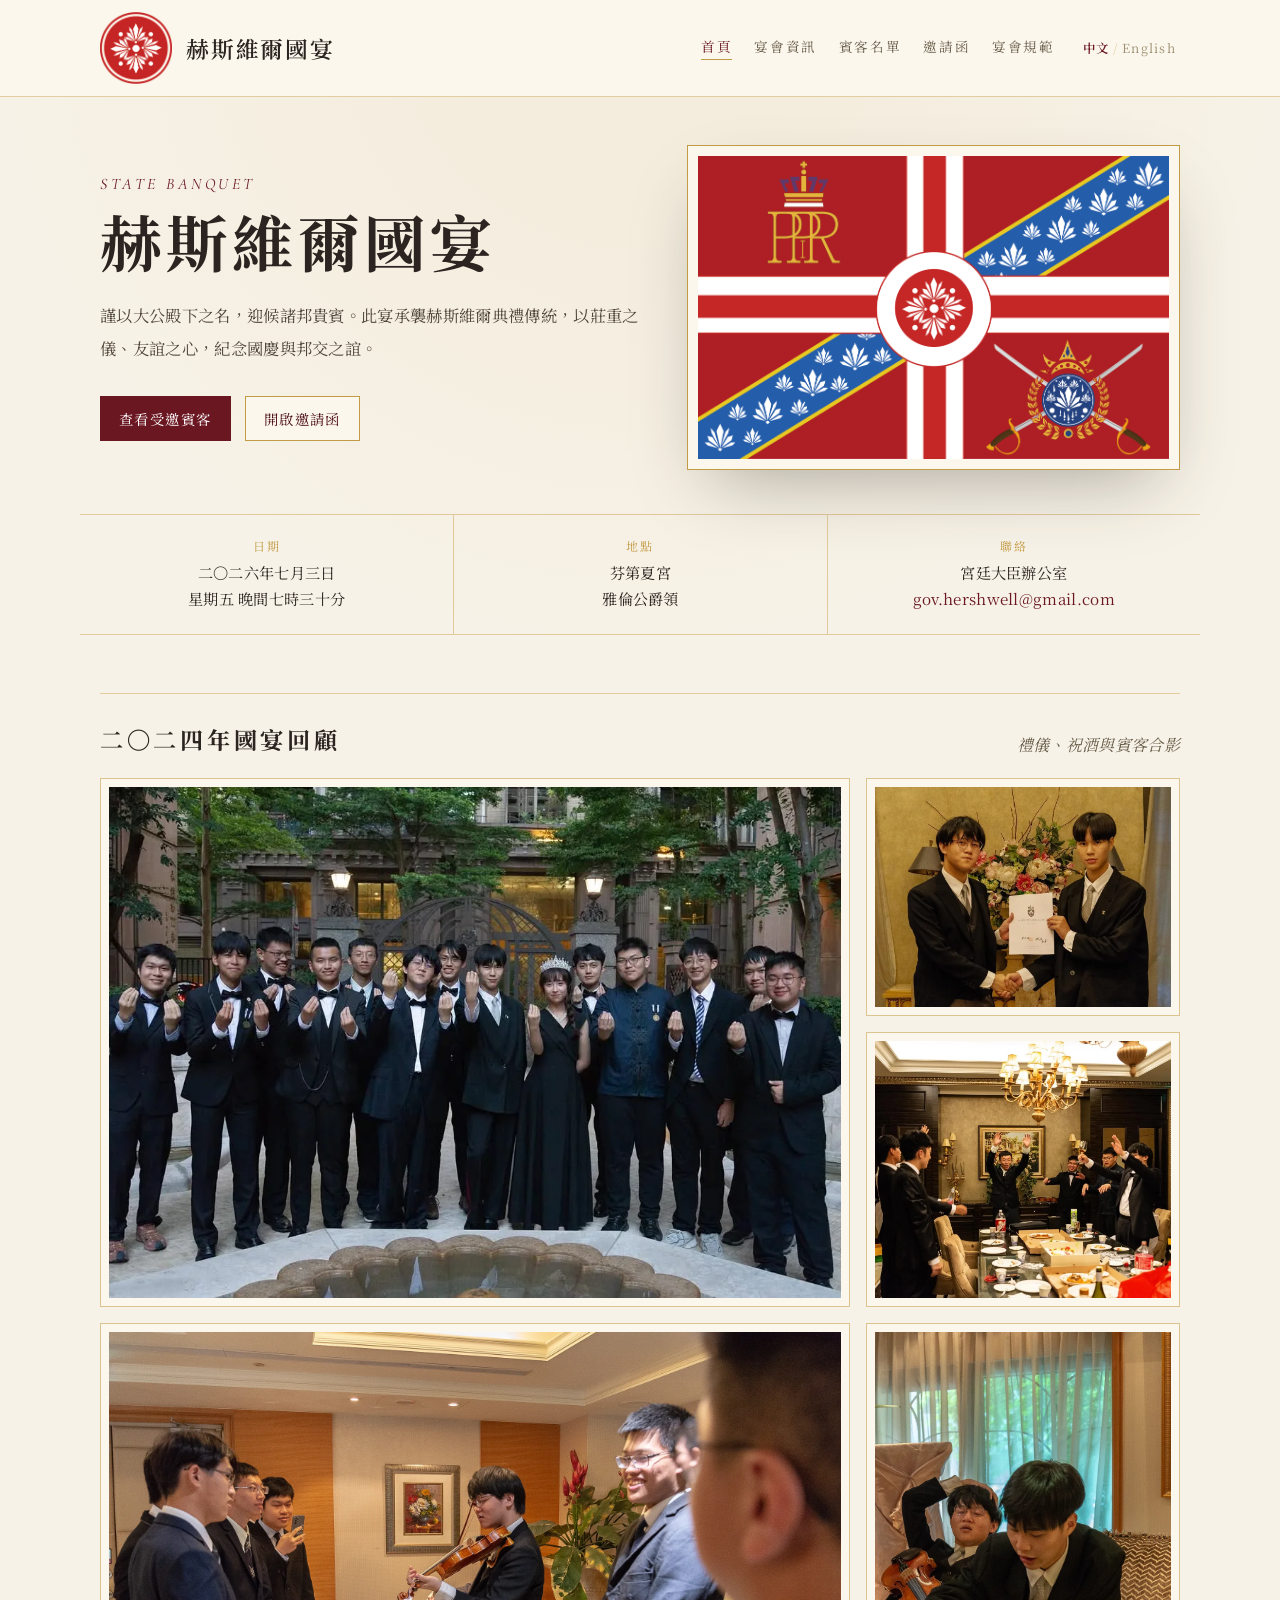
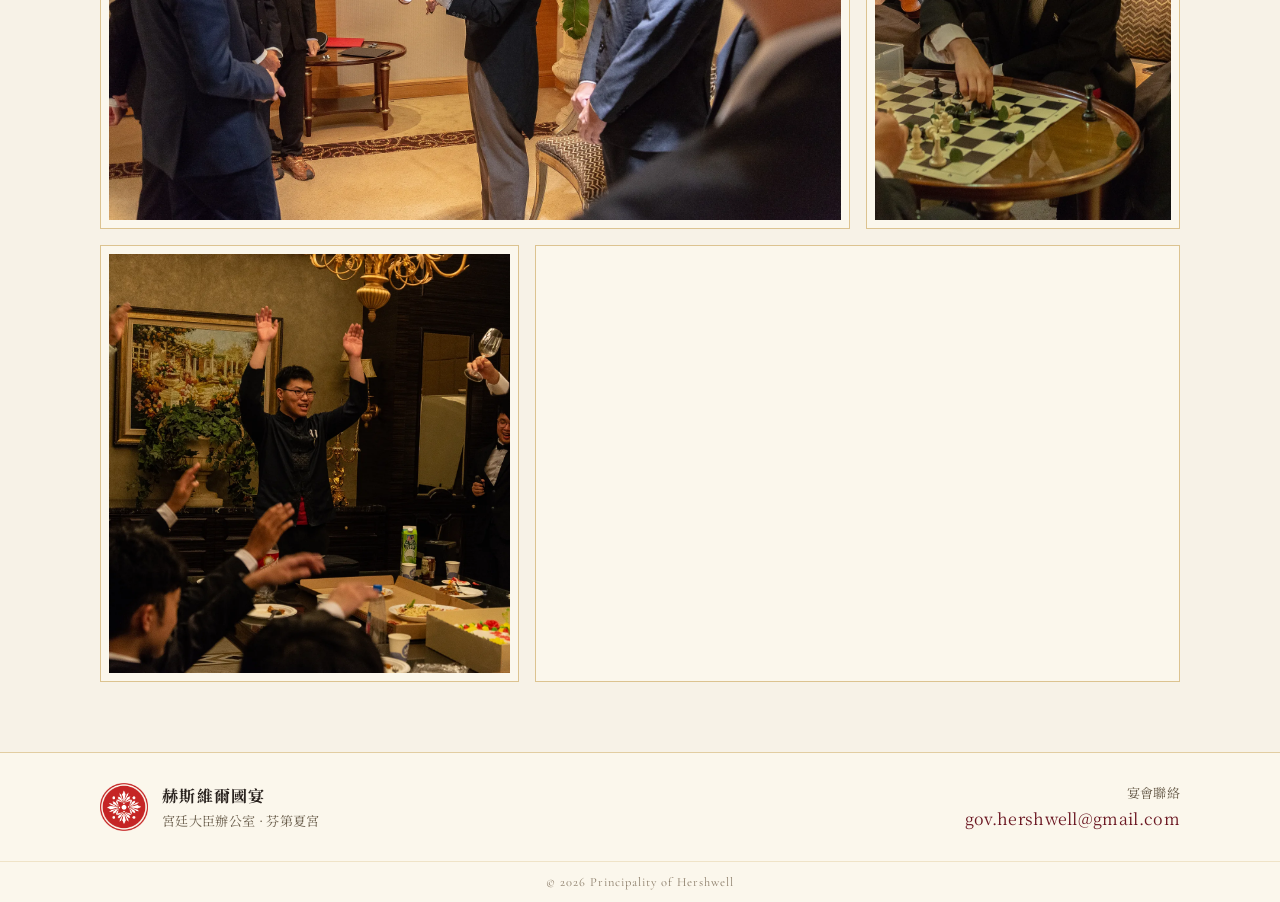
==== commit 952ade00: "Update banquet retrospective year" ====
--- a/index.html
+++ b/index.html
@@ -57,7 +57,7 @@
 
   <section class="section">
     <div class="section-head">
-      <h2 class="section-title i18n" data-zh="二〇二五年國宴回顧" data-en="Scenes from the 2025 State Banquet">二〇二五年國宴回顧</h2>
+      <h2 class="section-title i18n" data-zh="二〇二四年國宴回顧" data-en="Scenes from the 2024 State Banquet">二〇二四年國宴回顧</h2>
       <p class="section-note i18n" data-zh="禮儀、祝酒與賓客合影" data-en="Ceremony, toast, and honoured company">禮儀、祝酒與賓客合影</p>
     </div>
     <div class="photo-grid">
--- a/assets/css/style.css
+++ b/assets/css/style.css
@@ -195,6 +195,7 @@
 .public-detail-value{color:#3f352d;line-height:1.8;}
 .public-rsvp{margin-top:30px;color:var(--muted);font-size:.92rem;line-height:1.9;}
 .public-rsvp a{color:var(--burgundy);}
+.public-rsvp .royal-link{display:inline-block;margin-top:18px;text-decoration:none;}
 .standalone-language{justify-content:flex-end;margin:0 0 24px;}
 .crest-medallion{width:132px;height:132px;margin:0 auto 26px;border:1px solid rgba(195,154,69,.55);border-radius:50%;display:flex;align-items:center;justify-content:center;position:relative;}
 .crest-medallion::before{content:'';position:absolute;inset:7px;border:1px solid rgba(195,154,69,.3);border-radius:50%;}
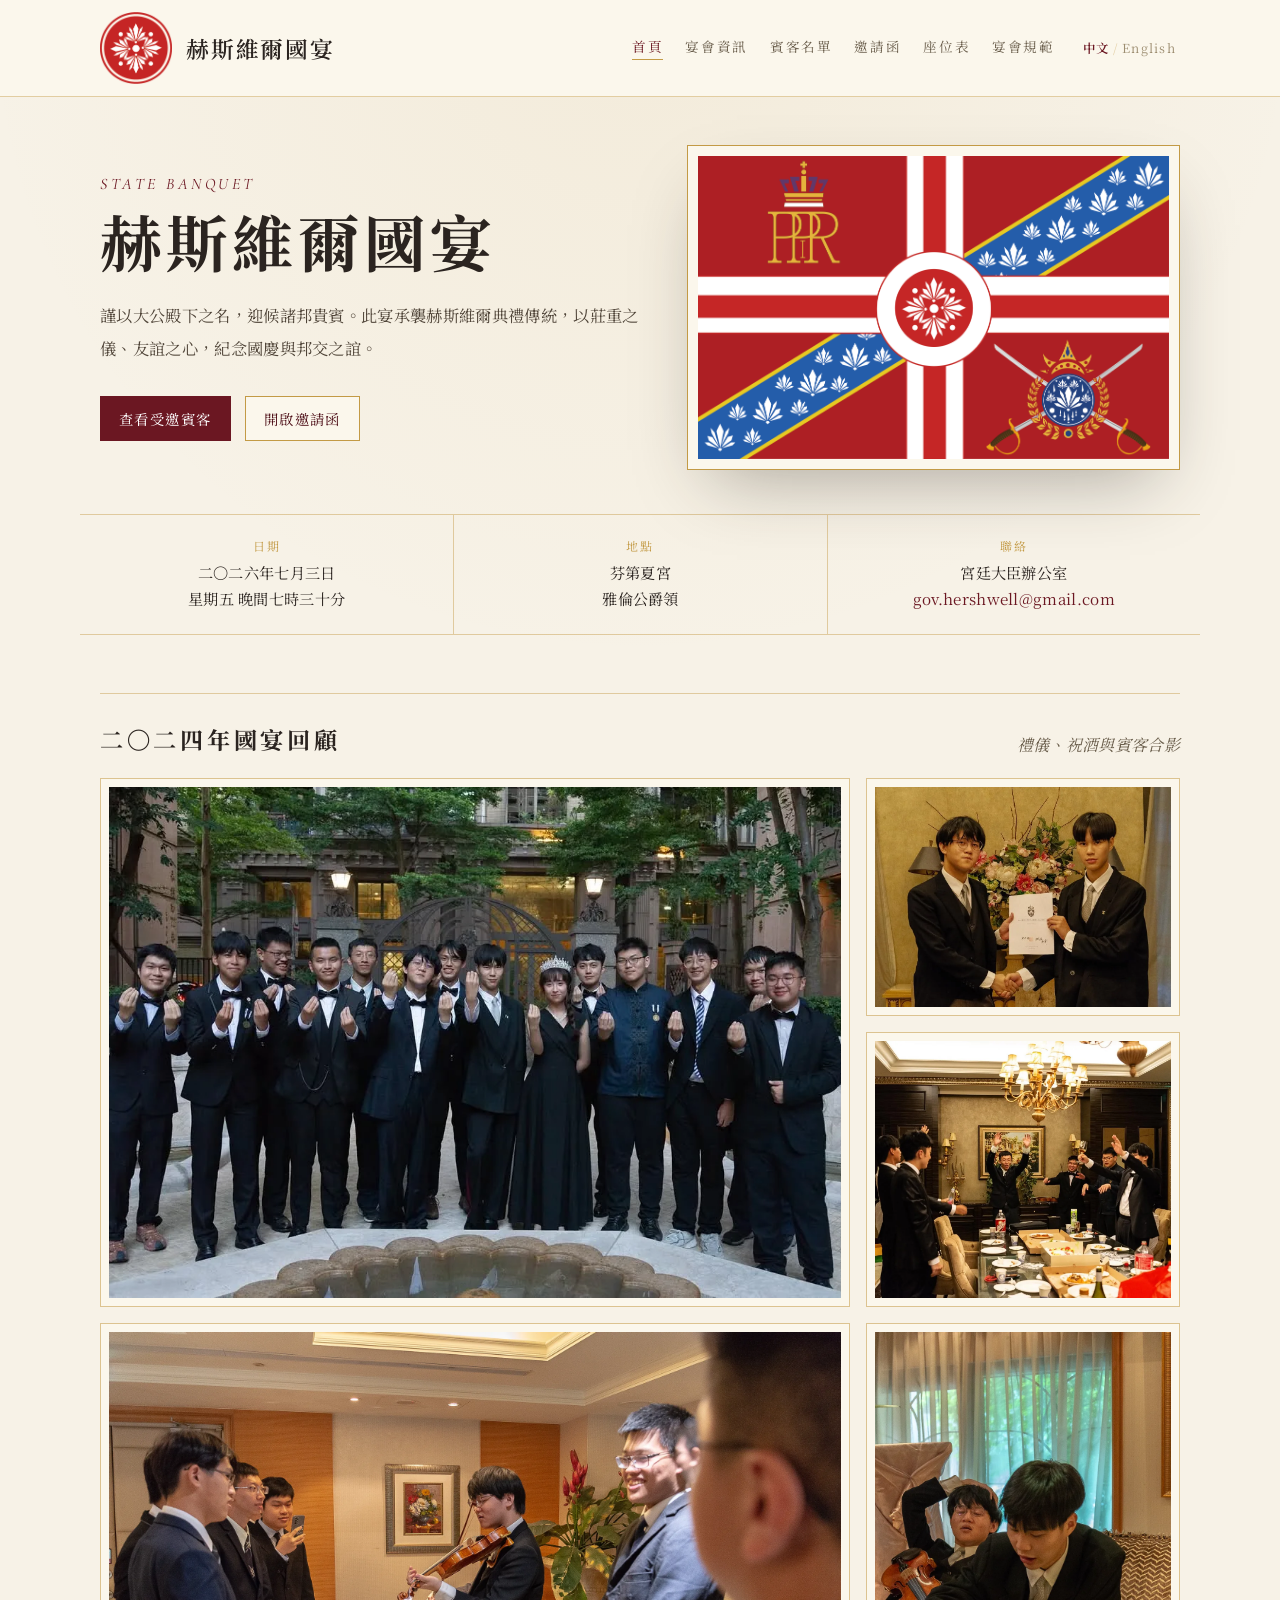
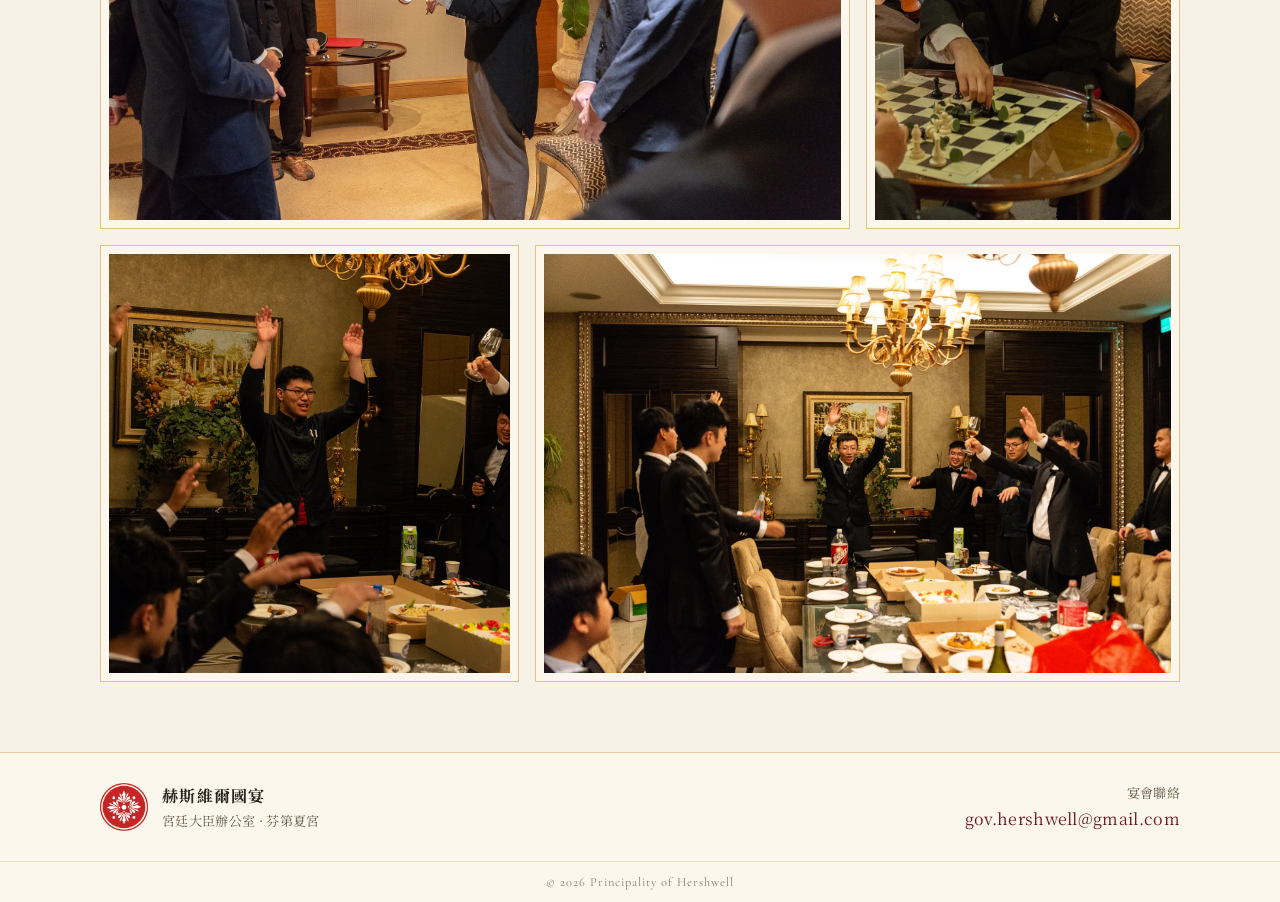
==== commit c12d6130: "Add ceremonial seating plan page" ====
--- a/index.html
+++ b/index.html
@@ -18,7 +18,7 @@
 <link rel="preconnect" href="https://fonts.gstatic.com" crossorigin>
 <link href="https://fonts.googleapis.com/css2?family=Noto+Serif+TC:wght@300;400;500;600;700&family=Cormorant+Garamond:ital,wght@0,400;0,500;0,600;1,500&display=swap" rel="stylesheet">
 <link rel="stylesheet" href="assets/css/style.css">
-<script defer src="assets/js/site.js"></script>
+<script defer src="assets/js/site.js?v=20260703"></script>
 </head>
 <body>
 <div class="bg-texture"></div>
--- a/assets/css/style.css
+++ b/assets/css/style.css
@@ -248,6 +248,66 @@
 .information-item a{color:var(--burgundy);}
 .information-item.full{grid-column:1/-1;}
 
+/* Ceremonial seating plan */
+.seating-wrap{width:min(1180px,100%);margin:7vh auto 10vh;padding:0 18px;}
+.seating-card{
+  position:relative;
+  overflow:hidden;
+  background:var(--paper);
+  border:1.5px solid var(--gold);
+  border-radius:4px;
+  box-shadow:0 30px 70px -25px rgba(43,36,32,.38),0 0 0 1px rgba(195,154,69,.12);
+  padding:50px 42px 42px;
+}
+.seating-card::before{content:'';position:absolute;inset:9px;border:1px solid rgba(195,154,69,.38);pointer-events:none;}
+.seating-header{position:relative;z-index:1;text-align:center;}
+.seating-crest{width:112px;height:112px;margin-bottom:20px;}
+.seating-crest .crest-img{width:76px;}
+.seating-kicker{margin:0 0 7px;color:var(--burgundy);font-family:'Cormorant Garamond','Noto Serif TC',serif;font-size:.82rem;font-style:italic;letter-spacing:.24em;text-transform:uppercase;}
+.seating-board{position:relative;z-index:1;margin-top:38px;}
+.seating-side-label{display:flex;align-items:center;justify-content:space-between;margin:0 2px 10px;color:var(--muted);font-size:.74rem;letter-spacing:.14em;}
+.seating-side-label.main{margin-top:10px;margin-bottom:0;}
+.seat-row{display:grid;gap:10px;}
+.seat-row.opposite{grid-template-columns:repeat(6,minmax(0,1fr));}
+.seat-row.main{grid-template-columns:repeat(7,minmax(0,1fr));}
+.seat{
+  min-height:104px;
+  display:flex;
+  flex-direction:column;
+  align-items:center;
+  justify-content:center;
+  gap:8px;
+  border:1px solid rgba(195,154,69,.48);
+  border-top:3px solid var(--purple);
+  background:rgba(255,255,255,.35);
+  padding:12px 8px;
+  text-align:center;
+}
+.seat.home{border-top-color:var(--gold);}
+.seat.host{border-color:var(--burgundy);border-top-color:var(--burgundy);background:var(--burgundy);color:#fff;}
+.seat-number{color:#9c8d70;font-family:'Cormorant Garamond',serif;font-size:.72rem;font-style:italic;letter-spacing:.08em;}
+.seat.host .seat-number{color:rgba(255,255,255,.72);}
+.seat-name{font-size:.86rem;font-weight:600;line-height:1.65;overflow-wrap:anywhere;}
+.seat.host .seat-name{font-size:.93rem;}
+.banquet-table{
+  min-height:132px;
+  margin:14px 4%;
+  display:flex;
+  align-items:center;
+  justify-content:center;
+  gap:18px;
+  border:1px solid var(--gold);
+  background:var(--burgundy-deep);
+  color:#fff;
+  box-shadow:inset 0 0 0 7px rgba(195,154,69,.2),0 18px 34px -24px rgba(43,36,32,.65);
+  text-align:center;
+}
+.table-seal{width:54px;height:54px;object-fit:contain;}
+.table-copy span,.table-copy strong{display:block;}
+.table-copy span{color:#dcc48e;font-family:'Cormorant Garamond','Noto Serif TC',serif;font-size:.78rem;font-style:italic;letter-spacing:.2em;text-transform:uppercase;}
+.table-copy strong{margin-top:7px;font-size:1.08rem;letter-spacing:.18em;}
+.seating-note{position:relative;z-index:1;max-width:660px;margin:34px auto 0;color:var(--muted);font-size:.86rem;line-height:1.9;text-align:center;}
+
 /* Shared footer */
 .site-footer{background:var(--paper);border-top:1px solid var(--hair);}
 .footer-inner{width:min(1120px,100%);margin:0 auto;padding:30px 20px;display:flex;align-items:center;justify-content:space-between;gap:28px;}
@@ -293,6 +353,17 @@
   .information-card{padding:36px 22px 30px;}
   .information-grid{grid-template-columns:1fr;}
   .information-item.full{grid-column:auto;}
+  .seating-card{padding:36px 18px 30px;}
+  .seating-crest{width:96px;height:96px;}
+  .seating-crest .crest-img{width:66px;}
+  .seating-board{margin-top:30px;}
+  .seat-row.opposite,.seat-row.main{grid-template-columns:repeat(2,minmax(0,1fr));}
+  .seat{min-height:82px;padding:10px 7px;}
+  .seat-name,.seat.host .seat-name{font-size:.82rem;}
+  .banquet-table{min-height:104px;margin:14px 0;gap:12px;}
+  .table-seal{width:44px;height:44px;}
+  .table-copy strong{font-size:.95rem;}
+  .seating-side-label{font-size:.68rem;letter-spacing:.08em;}
   .footer-inner{display:block;text-align:center;}
   .footer-identity{justify-content:center;}
   .footer-contact{margin-top:20px;text-align:center;}
